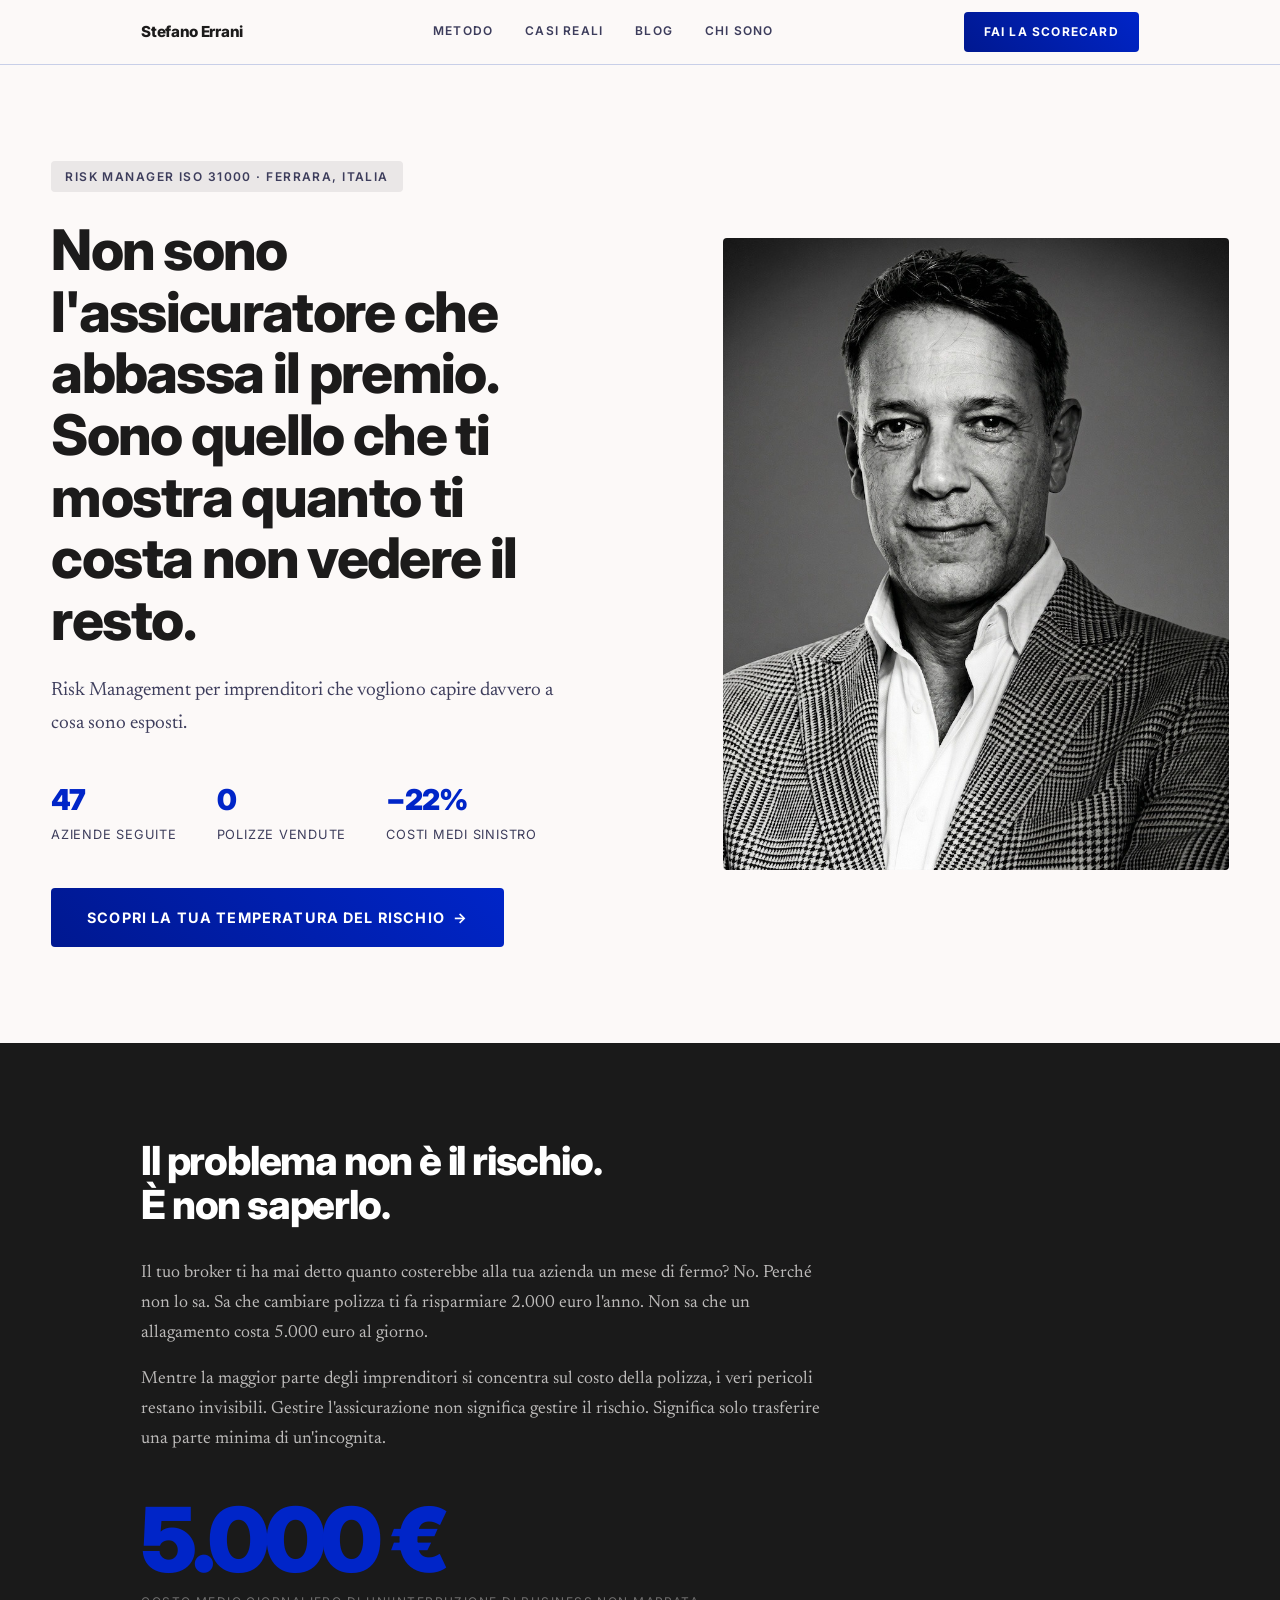
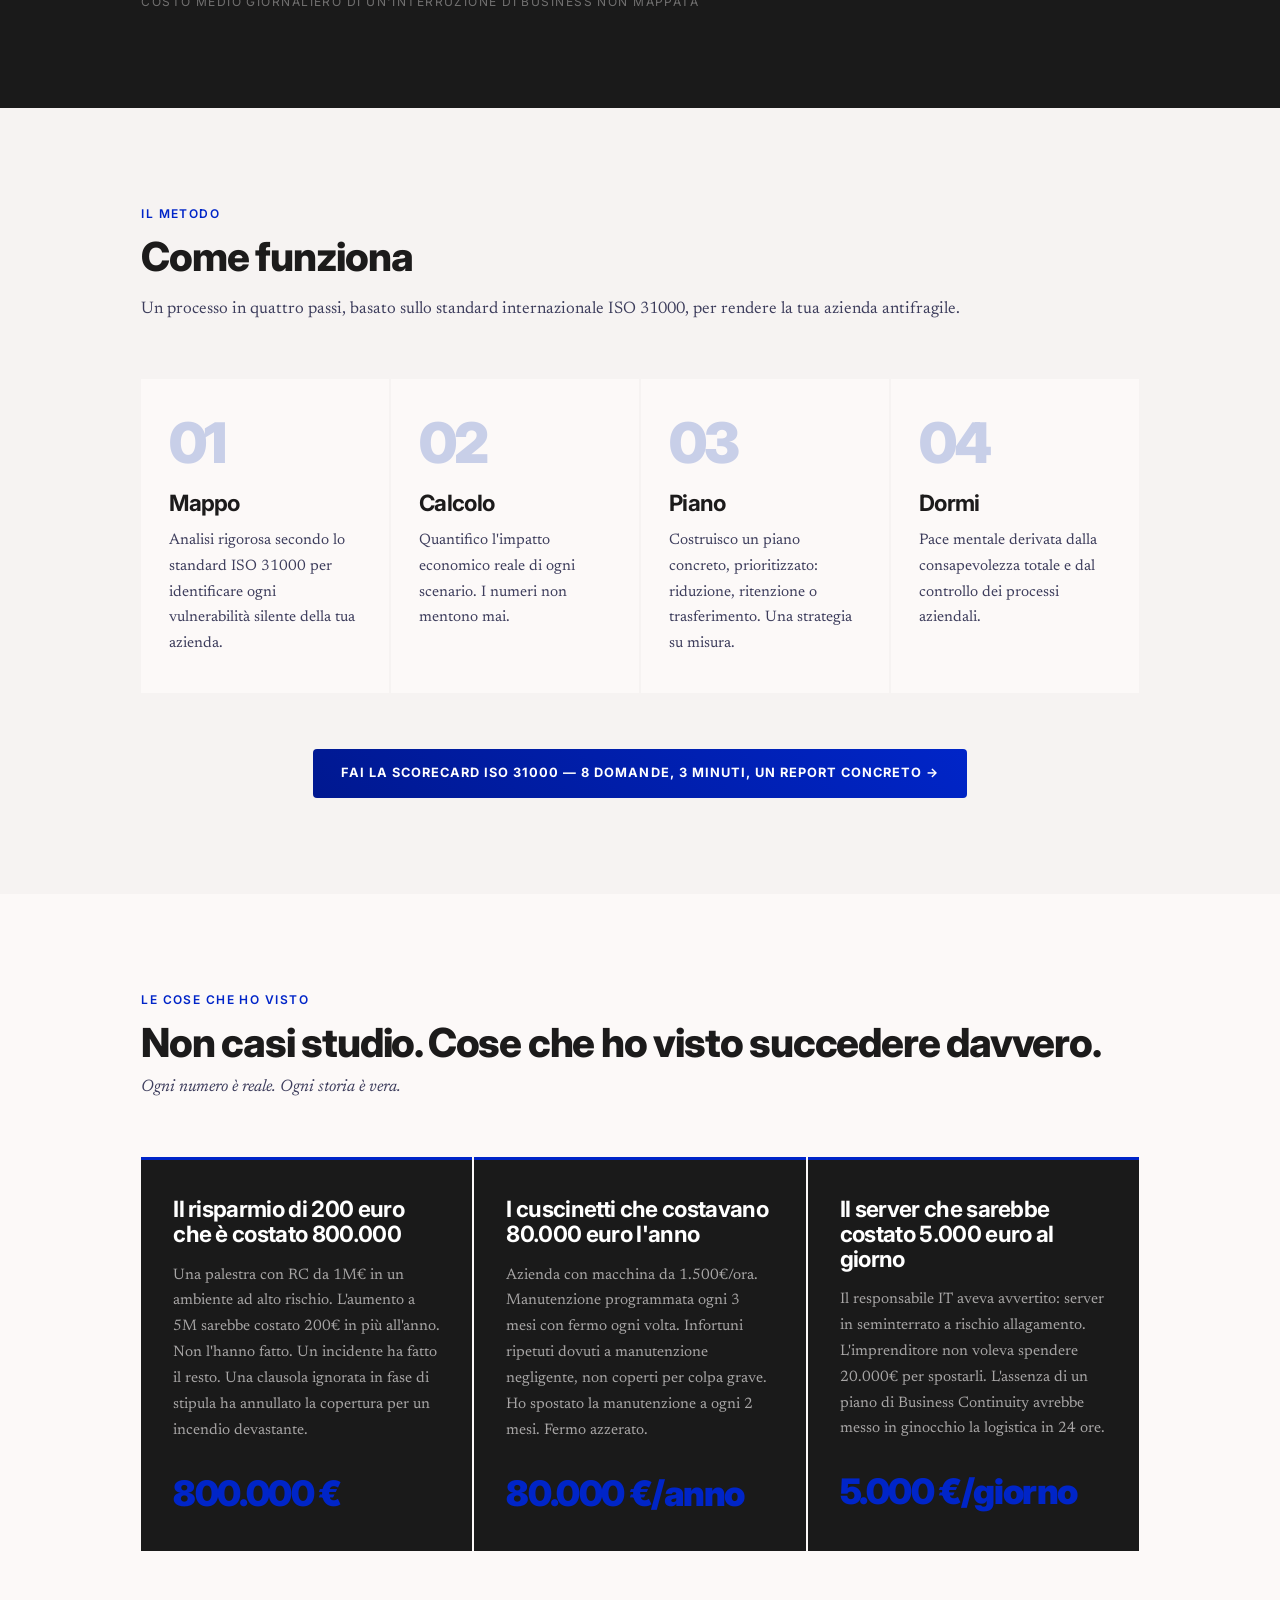
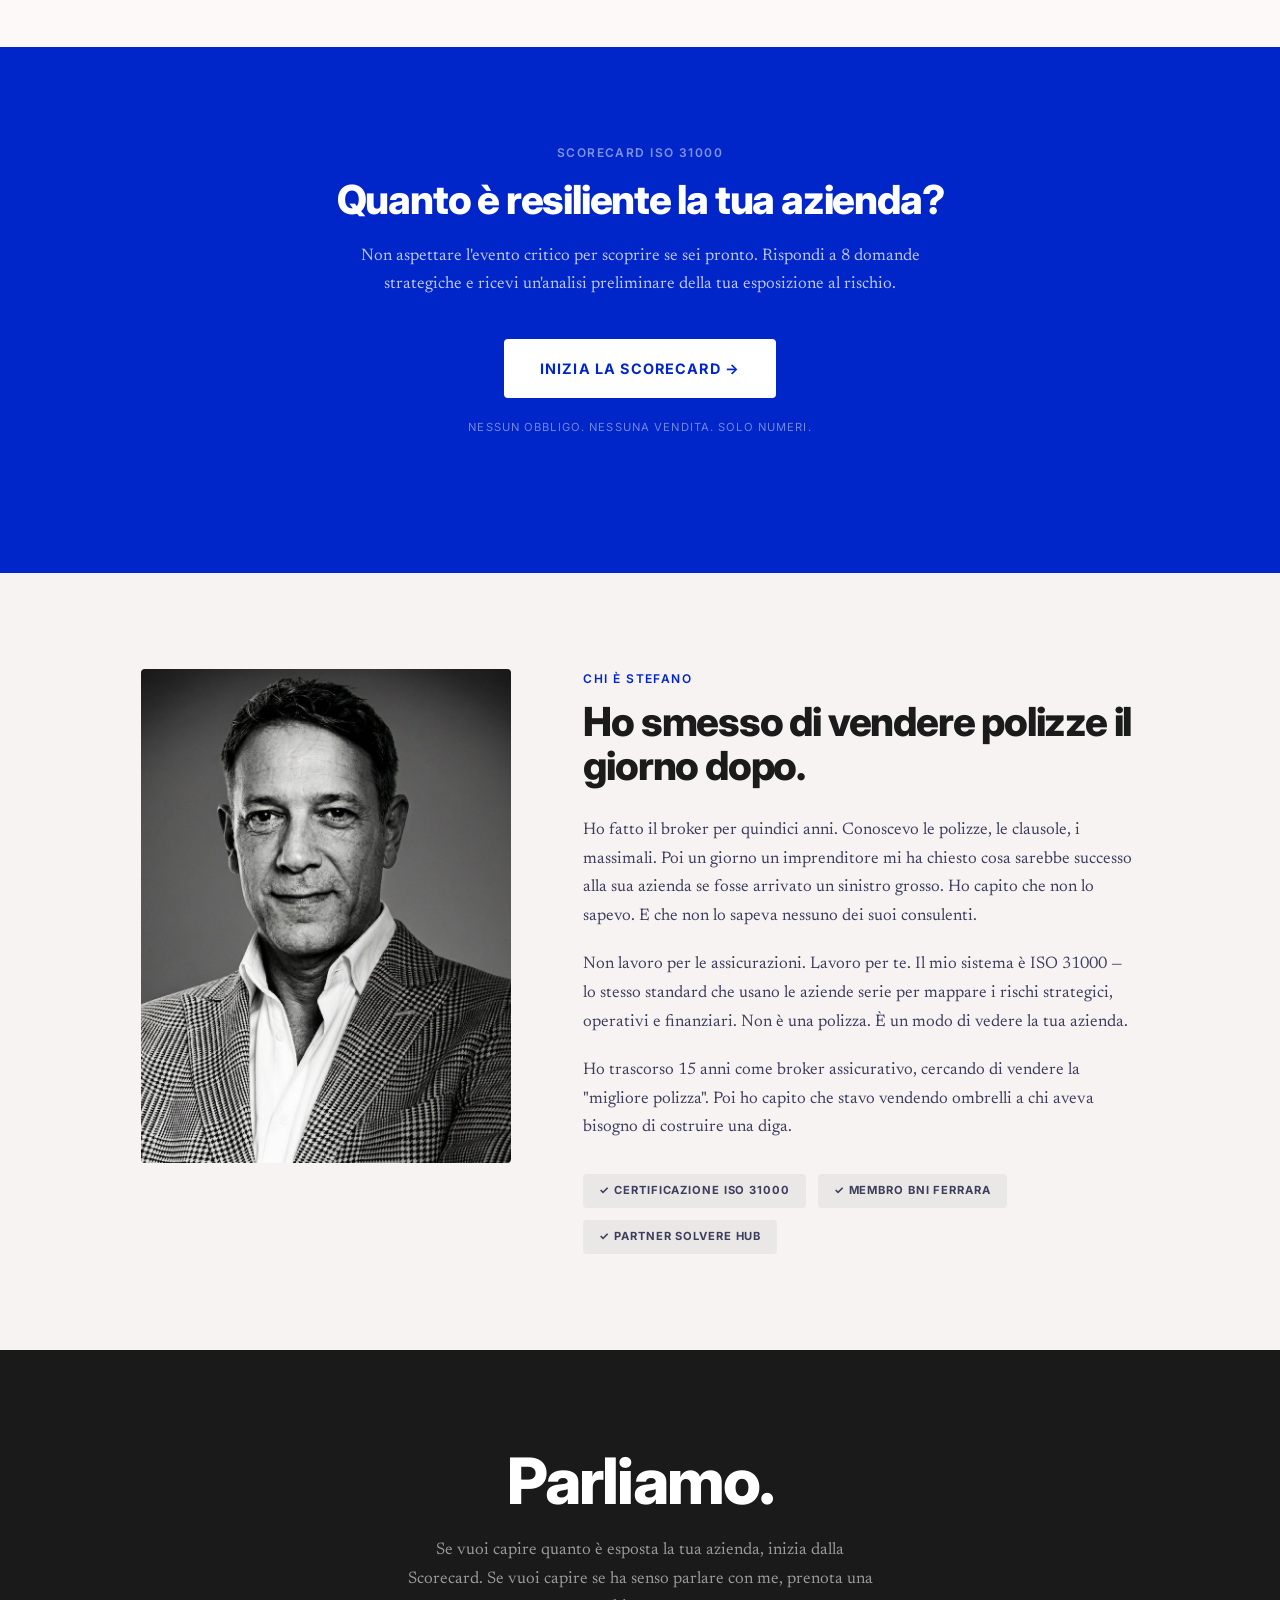
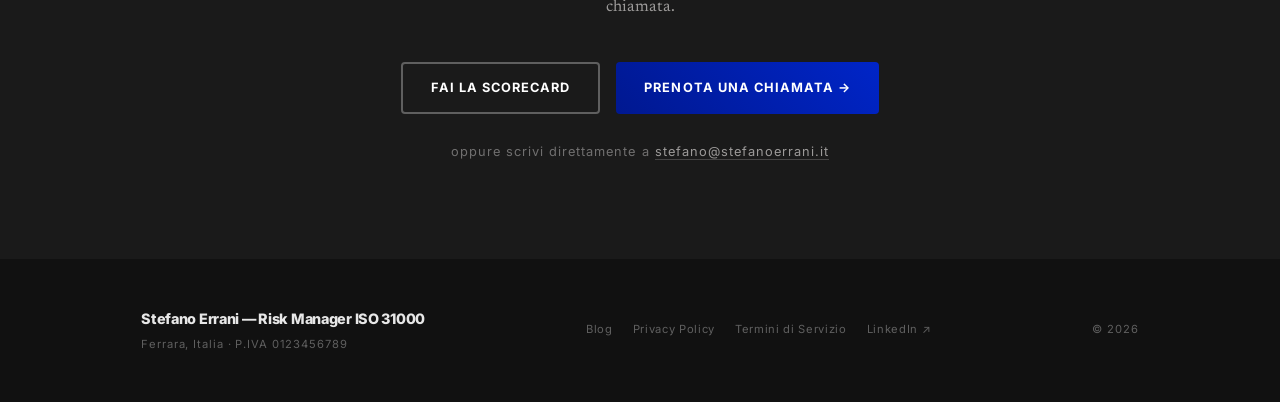
==== index.html @ ffca64fd "Initial commit" ====
<!DOCTYPE html>
<html lang="it">
<head>
  <meta charset="UTF-8">
  <meta name="viewport" content="width=device-width, initial-scale=1.0">
  <title>Stefano Errani | Risk Manager ISO 31000 — Ferrara</title>
  <meta name="description" content="Risk Management indipendente per imprenditori che vogliono capire davvero a cosa sono esposti. Metodologia ISO 31000. Ferrara, Italia.">
  <link rel="stylesheet" href="style.css">
</head>
<body>

<!-- ── NAVIGAZIONE ─────────────────────────────────── -->
<nav>
  <div class="container nav-inner">
    <a href="index.html" class="nav-logo">Stefano Errani</a>
    <ul class="nav-links">
      <li><a href="#process">Metodo</a></li>
      <li><a href="#cases">Casi Reali</a></li>
      <li><a href="blog.html">Blog</a></li>
      <li><a href="#about">Chi Sono</a></li>
    </ul>
    <a href="scorecard.html" class="nav-cta">Fai la Scorecard</a>
    <button class="hamburger" id="hamburger" aria-label="Menu">
      <span></span><span></span><span></span>
    </button>
  </div>
</nav>

<!-- ── MOBILE NAV ──────────────────────────────────── -->
<div class="mobile-nav" id="mobileNav">
  <button class="mobile-nav-close" id="navClose">✕</button>
  <a href="#process" onclick="closeMobileNav()">Metodo</a>
  <a href="#cases" onclick="closeMobileNav()">Casi Reali</a>
  <a href="blog.html">Blog</a>
  <a href="#about" onclick="closeMobileNav()">Chi Sono</a>
  <a href="scorecard.html" style="color:var(--primary-mid)">Fai la Scorecard →</a>
</div>

<!-- ── HERO ────────────────────────────────────────── -->
<section class="hero" id="home">
  <div class="container" style="display:contents;">
    <div class="hero-content" style="padding: 0 clamp(24px, 4vw, 64px);">
      <div class="label hero-tag">Risk Manager ISO 31000 · Ferrara, Italia</div>
      <h1>Non sono l'assicuratore che abbassa il premio. Sono quello che ti mostra quanto ti costa non vedere il resto.</h1>
      <p class="hero-sub">Risk Management per imprenditori che vogliono capire davvero a cosa sono esposti.</p>

      <div class="hero-numbers">
        <div class="hero-number">
          <strong>47</strong>
          <span>Aziende seguite</span>
        </div>
        <div class="hero-number">
          <strong>0</strong>
          <span>Polizze vendute</span>
        </div>
        <div class="hero-number">
          <strong>−22%</strong>
          <span>Costi medi sinistro</span>
        </div>
      </div>

      <a href="scorecard.html" class="btn btn-primary btn-large">
        Scopri la tua temperatura del rischio
        <span>→</span>
      </a>
    </div>

    <div class="hero-img" style="padding: 0 clamp(24px, 4vw, 64px);">
      <img src="img/stefano-errani.jpg" alt="Stefano Errani — Risk Manager ISO 31000" style="width:100%; border-radius:var(--radius); object-fit:cover; aspect-ratio:4/5; display:block;">
    </div>
  </div>
</section>

<!-- ── IL PROBLEMA ─────────────────────────────────── -->
<section class="problem" id="problem">
  <div class="container">
    <h2>Il problema non è il rischio.<br>È non saperlo.</h2>
    <p>Il tuo broker ti ha mai detto quanto costerebbe alla tua azienda un mese di fermo? No. Perché non lo sa. Sa che cambiare polizza ti fa risparmiare 2.000 euro l'anno. Non sa che un allagamento costa 5.000 euro al giorno.</p>
    <p style="margin-top:16px;">Mentre la maggior parte degli imprenditori si concentra sul costo della polizza, i veri pericoli restano invisibili. Gestire l'assicurazione non significa gestire il rischio. Significa solo trasferire una parte minima di un'incognita.</p>

    <div class="problem-number">5.000 €</div>
    <div class="problem-number-label">Costo medio giornaliero di un'interruzione di business non mappata</div>
  </div>
</section>

<!-- ── COME FUNZIONA ───────────────────────────────── -->
<section class="how-it-works" id="process">
  <div class="container">
    <div class="label" style="color:var(--primary-mid); margin-bottom:12px;">Il Metodo</div>
    <h2>Come funziona</h2>
    <p>Un processo in quattro passi, basato sullo standard internazionale ISO 31000, per rendere la tua azienda antifragile.</p>

    <div class="steps">
      <div class="step">
        <div class="step-number">01</div>
        <h3>Mappo</h3>
        <p>Analisi rigorosa secondo lo standard ISO 31000 per identificare ogni vulnerabilità silente della tua azienda.</p>
      </div>
      <div class="step">
        <div class="step-number">02</div>
        <h3>Calcolo</h3>
        <p>Quantifico l'impatto economico reale di ogni scenario. I numeri non mentono mai.</p>
      </div>
      <div class="step">
        <div class="step-number">03</div>
        <h3>Piano</h3>
        <p>Costruisco un piano concreto, prioritizzato: riduzione, ritenzione o trasferimento. Una strategia su misura.</p>
      </div>
      <div class="step">
        <div class="step-number">04</div>
        <h3>Dormi</h3>
        <p>Pace mentale derivata dalla consapevolezza totale e dal controllo dei processi aziendali.</p>
      </div>
    </div>

    <div style="text-align:center;">
      <a href="scorecard.html" class="btn btn-primary">
        Fai la Scorecard ISO 31000 — 8 domande, 3 minuti, un report concreto →
      </a>
    </div>
  </div>
</section>

<!-- ── CASI REALI ──────────────────────────────────── -->
<section class="cases" id="cases">
  <div class="container">
    <div class="label" style="color:var(--primary-mid); margin-bottom:12px;">Le cose che ho visto</div>
    <h2>Non casi studio. Cose che ho visto succedere davvero.</h2>
    <p class="subtitle">Ogni numero è reale. Ogni storia è vera.</p>

    <div class="cases-grid">
      <div class="case-card">
        <h3>Il risparmio di 200 euro che è costato 800.000</h3>
        <p>Una palestra con RC da 1M€ in un ambiente ad alto rischio. L'aumento a 5M sarebbe costato 200€ in più all'anno. Non l'hanno fatto. Un incidente ha fatto il resto. Una clausola ignorata in fase di stipula ha annullato la copertura per un incendio devastante.</p>
        <div class="case-number">800.000 €</div>
      </div>
      <div class="case-card">
        <h3>I cuscinetti che costavano 80.000 euro l'anno</h3>
        <p>Azienda con macchina da 1.500€/ora. Manutenzione programmata ogni 3 mesi con fermo ogni volta. Infortuni ripetuti dovuti a manutenzione negligente, non coperti per colpa grave. Ho spostato la manutenzione a ogni 2 mesi. Fermo azzerato.</p>
        <div class="case-number">80.000 €/anno</div>
      </div>
      <div class="case-card">
        <h3>Il server che sarebbe costato 5.000 euro al giorno</h3>
        <p>Il responsabile IT aveva avvertito: server in seminterrato a rischio allagamento. L'imprenditore non voleva spendere 20.000€ per spostarli. L'assenza di un piano di Business Continuity avrebbe messo in ginocchio la logistica in 24 ore.</p>
        <div class="case-number">5.000 €/giorno</div>
      </div>
    </div>
  </div>
</section>

<!-- ── SCORECARD CTA ────────────────────────────────── -->
<section class="scorecard-cta" id="scorecard">
  <div class="container">
    <div class="label" style="color:rgba(255,255,255,0.5); margin-bottom:16px;">Scorecard ISO 31000</div>
    <h2>Quanto è resiliente la tua azienda?</h2>
    <p>Non aspettare l'evento critico per scoprire se sei pronto. Rispondi a 8 domande strategiche e ricevi un'analisi preliminare della tua esposizione al rischio.</p>
    <a href="scorecard.html" class="btn btn-white btn-large">Inizia la Scorecard →</a>
    <p class="fine-print">Nessun obbligo. Nessuna vendita. Solo numeri.</p>
  </div>
</section>

<!-- ── CHI È STEFANO ────────────────────────────────── -->
<section class="about" id="about">
  <div class="container">
    <div class="about-grid">
      <div class="about-img">
        <img src="img/stefano-errani.jpg" alt="Stefano Errani" style="width:100%; border-radius:var(--radius); object-fit:cover; aspect-ratio:3/4; display:block;">
      </div>
      <div class="about-text">
        <div class="label" style="color:var(--primary-mid); margin-bottom:12px;">Chi è Stefano</div>
        <h2>Ho smesso di vendere polizze il giorno dopo.</h2>
        <p>Ho fatto il broker per quindici anni. Conoscevo le polizze, le clausole, i massimali. Poi un giorno un imprenditore mi ha chiesto cosa sarebbe successo alla sua azienda se fosse arrivato un sinistro grosso. Ho capito che non lo sapevo. E che non lo sapeva nessuno dei suoi consulenti.</p>
        <p>Non lavoro per le assicurazioni. Lavoro per te. Il mio sistema è ISO 31000 — lo stesso standard che usano le aziende serie per mappare i rischi strategici, operativi e finanziari. Non è una polizza. È un modo di vedere la tua azienda.</p>
        <p>Ho trascorso 15 anni come broker assicurativo, cercando di vendere la "migliore polizza". Poi ho capito che stavo vendendo ombrelli a chi aveva bisogno di costruire una diga.</p>
        <div class="credenziali">
          <span class="credenziale">✓ Certificazione ISO 31000</span>
          <span class="credenziale">✓ Membro BNI Ferrara</span>
          <span class="credenziale">✓ Partner Solvere Hub</span>
        </div>
      </div>
    </div>
  </div>
</section>

<!-- ── PARLIAMO ─────────────────────────────────────── -->
<section class="cta-finale" id="contact">
  <div class="container">
    <h2>Parliamo.</h2>
    <p>Se vuoi capire quanto è esposta la tua azienda, inizia dalla Scorecard. Se vuoi capire se ha senso parlare con me, prenota una chiamata.</p>
    <div class="cta-btn-row">
      <a href="scorecard.html" class="btn btn-outline" style="color:#fff; border-color:rgba(255,255,255,0.3);">Fai la Scorecard</a>
      <a href="mailto:stefano@stefanoerrani.it" class="btn btn-primary">Prenota una chiamata →</a>
    </div>
    <div class="cta-email">
      oppure scrivi direttamente a <a href="mailto:stefano@stefanoerrani.it">stefano@stefanoerrani.it</a>
    </div>
  </div>
</section>

<!-- ── FOOTER ───────────────────────────────────────── -->
<footer>
  <div class="container">
    <div class="footer-inner">
      <div>
        <div class="logo">Stefano Errani — Risk Manager ISO 31000</div>
        <div class="meta" style="margin-top:6px;">Ferrara, Italia · P.IVA 0123456789</div>
      </div>
      <ul class="footer-links">
        <li><a href="blog.html">Blog</a></li>
        <li><a href="#privacy">Privacy Policy</a></li>
        <li><a href="#termini">Termini di Servizio</a></li>
        <li><a href="https://linkedin.com/in/stefanoerrani" target="_blank" rel="noopener">LinkedIn ↗</a></li>
      </ul>
      <div class="meta">© 2026</div>
    </div>
  </div>
</footer>

<script src="main.js"></script>
</body>
</html>
---- style.css ----
/* ═══════════════════════════════════════════════
   STEFANO ERRANI — Design System: The Stoic Architect
   ═══════════════════════════════════════════════ */

@import url('https://fonts.googleapis.com/css2?family=Inter:wght@400;500;600;700;800;900&family=Newsreader:ital,wght@0,400;0,500;1,400;1,500&display=swap');

/* ─── Reset & Base ─────────────────────────────── */
*, *::before, *::after { box-sizing: border-box; margin: 0; padding: 0; }

:root {
  --primary:        #001890;
  --primary-mid:    #0025C8;
  --surface:        #fcf9f8;
  --surface-low:    #f6f3f2;
  --surface-high:   #eae7e7;
  --inverse:        #1A1A1A;
  --on-inverse:     #f3f0ef;
  --on-surface:     #1c1b1b;
  --on-surface-var: #3d3d5c;
  --outline-var:    #c8cfe8;
  --error:          #0025C8;
  --blue-accent:    #0025C8;

  --font-head: 'Inter', sans-serif;
  --font-body: 'Newsreader', Georgia, serif;
  --font-label:'Inter', sans-serif;

  --radius: 4px;
  --section-pad-d: 96px;
  --section-pad-m: 56px;
  --container: 1100px;
}

html { scroll-behavior: smooth; font-size: 16px; }

body {
  font-family: var(--font-body);
  background: var(--surface);
  color: var(--on-surface);
  line-height: 1.6;
  -webkit-font-smoothing: antialiased;
}

/* ─── Typography ────────────────────────────────── */
h1, h2, h3, h4, h5 {
  font-family: var(--font-head);
  font-weight: 800;
  letter-spacing: -0.03em;
  line-height: 1.1;
  color: var(--on-surface);
}
h1 { font-size: clamp(2rem, 5vw, 3.5rem); }
h2 { font-size: clamp(1.5rem, 3.5vw, 2.5rem); }
h3 { font-size: clamp(1.1rem, 2vw, 1.4rem); font-weight: 700; }

p { font-size: clamp(0.9rem, 1.5vw, 1.05rem); line-height: 1.7; }

.label {
  font-family: var(--font-label);
  font-size: 0.75rem;
  font-weight: 600;
  letter-spacing: 0.12em;
  text-transform: uppercase;
}

/* ─── Layout ────────────────────────────────────── */
.container {
  max-width: var(--container);
  margin: 0 auto;
  padding: 0 clamp(24px, 4vw, 64px);
}

section { padding: var(--section-pad-d) 0; }

/* ─── Navigation ────────────────────────────────── */
nav {
  position: sticky;
  top: 0;
  z-index: 100;
  background: rgba(252,249,248,0.92);
  backdrop-filter: blur(12px);
  -webkit-backdrop-filter: blur(12px);
  border-bottom: 1px solid var(--outline-var);
}

nav .nav-inner {
  display: flex;
  align-items: center;
  justify-content: space-between;
  height: 64px;
  gap: 32px;
}

.nav-logo {
  font-family: var(--font-head);
  font-weight: 800;
  font-size: 0.95rem;
  letter-spacing: -0.02em;
  color: var(--on-surface);
  text-decoration: none;
  white-space: nowrap;
}

.nav-links {
  display: flex;
  gap: 32px;
  list-style: none;
}

.nav-links a {
  font-family: var(--font-label);
  font-size: 0.75rem;
  font-weight: 600;
  letter-spacing: 0.1em;
  text-transform: uppercase;
  color: var(--on-surface-var);
  text-decoration: none;
  transition: color 0.2s;
}

.nav-links a:hover { color: var(--primary-mid); }

.nav-cta {
  font-family: var(--font-label);
  font-size: 0.75rem;
  font-weight: 700;
  letter-spacing: 0.1em;
  text-transform: uppercase;
  color: #fff;
  background: linear-gradient(45deg, var(--primary), var(--primary-mid));
  padding: 10px 20px;
  border-radius: var(--radius);
  text-decoration: none;
  white-space: nowrap;
  transition: opacity 0.2s;
}

.nav-cta:hover { opacity: 0.88; }

.hamburger {
  display: none;
  flex-direction: column;
  gap: 5px;
  background: none;
  border: none;
  cursor: pointer;
  padding: 4px;
}

.hamburger span {
  display: block;
  width: 24px;
  height: 2px;
  background: var(--on-surface);
  transition: 0.3s;
}

/* ─── Buttons ───────────────────────────────────── */
.btn {
  display: inline-flex;
  align-items: center;
  gap: 8px;
  font-family: var(--font-label);
  font-size: 0.8rem;
  font-weight: 700;
  letter-spacing: 0.08em;
  text-transform: uppercase;
  text-decoration: none;
  padding: 14px 28px;
  border-radius: var(--radius);
  border: none;
  cursor: pointer;
  transition: opacity 0.2s, transform 0.15s;
}

.btn:hover { opacity: 0.88; transform: translateY(-1px); }
.btn:active { transform: translateY(0); }

.btn-primary {
  background: linear-gradient(45deg, var(--primary), var(--primary-mid));
  color: #fff;
}

.btn-secondary {
  background: var(--inverse);
  color: var(--on-inverse);
}

.btn-outline {
  background: transparent;
  color: var(--primary-mid);
  border: 2px solid var(--primary-mid);
}

.btn-white {
  background: #fff;
  color: var(--primary-mid);
}

.btn-large {
  font-size: 0.9rem;
  padding: 18px 36px;
}

/* ─── Hero ──────────────────────────────────────── */
.hero {
  min-height: 100vh;
  display: grid;
  grid-template-columns: 1fr 1fr;
  align-items: center;
  gap: 64px;
  padding: 96px 0;
  background: var(--surface);
}

.hero-tag {
  display: inline-block;
  background: var(--surface-high);
  color: var(--on-surface-var);
  border-radius: var(--radius);
  padding: 6px 14px;
  margin-bottom: 28px;
}

.hero h1 { margin-bottom: 24px; }

.hero-sub {
  font-size: clamp(1rem, 1.8vw, 1.2rem);
  color: var(--on-surface-var);
  margin-bottom: 36px;
  font-family: var(--font-body);
}

.hero-numbers {
  display: flex;
  gap: 40px;
  margin-bottom: 40px;
  flex-wrap: wrap;
}

.hero-number strong {
  display: block;
  font-family: var(--font-head);
  font-weight: 900;
  font-size: 1.8rem;
  letter-spacing: -0.04em;
  color: var(--primary-mid);
}

.hero-number span {
  font-size: 0.8rem;
  font-family: var(--font-label);
  color: var(--on-surface-var);
  text-transform: uppercase;
  letter-spacing: 0.06em;
}

.hero-img {
  position: relative;
}

.hero-img img {
  width: 100%;
  border-radius: var(--radius);
  object-fit: cover;
  aspect-ratio: 4/5;
  display: block;
}

.hero-img-placeholder {
  width: 100%;
  aspect-ratio: 4/5;
  border-radius: var(--radius);
  background: linear-gradient(135deg, #1a1a1a 0%, #0d1a3d 50%, #1a1a1a 100%);
  display: flex;
  flex-direction: column;
  align-items: center;
  justify-content: center;
  gap: 16px;
}

.hero-img-placeholder .initials {
  font-family: var(--font-head);
  font-weight: 900;
  font-size: 5rem;
  color: rgba(255,255,255,0.08);
  letter-spacing: -0.05em;
}

.hero-img-placeholder p {
  color: rgba(255,255,255,0.4);
  font-family: var(--font-label);
  font-size: 0.7rem;
  letter-spacing: 0.2em;
  text-transform: uppercase;
  text-align: center;
}

/* ─── Problem Section ───────────────────────────── */
.problem {
  background: var(--inverse);
  color: var(--on-inverse);
  margin: 0;
  padding: var(--section-pad-d) 0;
}

.problem h2 { color: #fff; margin-bottom: 32px; }
.problem p { color: rgba(243,240,239,0.75); font-size: 1.1rem; max-width: 680px; }

.problem-number {
  font-family: var(--font-head);
  font-weight: 900;
  font-size: clamp(3.5rem, 7vw, 6rem);
  color: var(--primary-mid);
  letter-spacing: -0.05em;
  margin: 40px 0 8px;
  line-height: 1;
}

.problem-number-label {
  font-family: var(--font-label);
  font-size: 0.75rem;
  letter-spacing: 0.12em;
  text-transform: uppercase;
  color: rgba(243,240,239,0.4);
}

/* ─── How It Works ──────────────────────────────── */
.how-it-works { background: var(--surface-low); }
.how-it-works h2 { margin-bottom: 16px; }
.how-it-works > .container > p { color: var(--on-surface-var); margin-bottom: 56px; }

.steps {
  display: grid;
  grid-template-columns: repeat(4, 1fr);
  gap: 2px;
  margin-bottom: 56px;
}

.step {
  background: var(--surface);
  padding: 36px 28px;
  position: relative;
}

.step-number {
  font-family: var(--font-head);
  font-weight: 900;
  font-size: 3.5rem;
  color: var(--outline-var);
  letter-spacing: -0.06em;
  line-height: 1;
  margin-bottom: 20px;
}

.step h3 { margin-bottom: 12px; }
.step p { font-size: 0.95rem; color: var(--on-surface-var); }

/* ─── Cases ─────────────────────────────────────── */
.cases { background: var(--surface); }
.cases h2 { margin-bottom: 8px; }
.cases > .container > .subtitle { color: var(--on-surface-var); margin-bottom: 56px; font-style: italic; }

.cases-grid {
  display: grid;
  grid-template-columns: repeat(3, 1fr);
  gap: 2px;
}

.case-card {
  background: var(--inverse);
  padding: 40px 32px;
  position: relative;
}

.case-card::before {
  content: '';
  position: absolute;
  top: 0; left: 0; right: 0;
  height: 3px;
  background: var(--primary-mid);
}

.case-card h3 { color: #fff; margin-bottom: 16px; }
.case-card p { color: rgba(243,240,239,0.65); font-size: 0.95rem; margin-bottom: 32px; }

.case-number {
  font-family: var(--font-head);
  font-weight: 900;
  font-size: 2.2rem;
  color: var(--primary-mid);
  letter-spacing: -0.04em;
  line-height: 1;
}

/* ─── Scorecard CTA ─────────────────────────────── */
.scorecard-cta {
  background: var(--primary-mid);
  padding: var(--section-pad-d) 0;
  text-align: center;
}

.scorecard-cta h2 { color: #fff; margin-bottom: 20px; }
.scorecard-cta p { color: rgba(255,255,255,0.75); max-width: 560px; margin: 0 auto 40px; font-size: 1.05rem; }
.scorecard-cta .fine-print {
  margin-top: 20px;
  font-family: var(--font-label);
  font-size: 0.7rem;
  color: rgba(255,255,255,0.45);
  letter-spacing: 0.1em;
  text-transform: uppercase;
}

/* ─── About ──────────────────────────────────────── */
.about { background: var(--surface-low); }

.about-grid {
  display: grid;
  grid-template-columns: 2fr 3fr;
  gap: 72px;
  align-items: start;
}

.about-img {
  position: relative;
}

.about-img img {
  width: 100%;
  border-radius: var(--radius);
  object-fit: cover;
  aspect-ratio: 3/4;
}

.about-img-placeholder {
  width: 100%;
  aspect-ratio: 3/4;
  border-radius: var(--radius);
  background: linear-gradient(160deg, var(--inverse) 0%, #091540 100%);
  display: flex;
  align-items: center;
  justify-content: center;
}

.about-img-placeholder .initials {
  font-family: var(--font-head);
  font-weight: 900;
  font-size: 6rem;
  color: rgba(255,255,255,0.07);
}

.about h2 { margin-bottom: 28px; }
.about p { color: var(--on-surface-var); margin-bottom: 20px; }

.credenziali {
  display: flex;
  flex-wrap: wrap;
  gap: 12px;
  margin-top: 32px;
}

.credenziale {
  background: var(--surface-high);
  border-radius: var(--radius);
  padding: 8px 16px;
  font-family: var(--font-label);
  font-size: 0.7rem;
  color: var(--on-surface-var);
  letter-spacing: 0.08em;
  text-transform: uppercase;
  font-weight: 700;
}

/* ─── CTA Finale ─────────────────────────────────── */
.cta-finale {
  background: var(--inverse);
  padding: var(--section-pad-d) 0;
  text-align: center;
}

.cta-finale h2 { color: #fff; font-size: clamp(2.5rem, 5vw, 4rem); margin-bottom: 20px; }
.cta-finale p { color: rgba(243,240,239,0.6); margin: 0 auto 40px; max-width: 480px; }

.cta-btn-row {
  display: flex;
  gap: 16px;
  justify-content: center;
  flex-wrap: wrap;
}

.cta-email {
  margin-top: 28px;
  font-family: var(--font-label);
  font-size: 0.8rem;
  color: rgba(243,240,239,0.4);
  letter-spacing: 0.08em;
}

.cta-email a {
  color: rgba(243,240,239,0.6);
  text-decoration: none;
  border-bottom: 1px solid rgba(243,240,239,0.2);
}

/* ─── Footer ─────────────────────────────────────── */
footer {
  background: #111;
  padding: 48px 0;
}

.footer-inner {
  display: flex;
  align-items: center;
  justify-content: space-between;
  flex-wrap: wrap;
  gap: 20px;
}

footer .logo {
  font-family: var(--font-head);
  font-weight: 800;
  font-size: 0.9rem;
  color: rgba(255,255,255,0.9);
  letter-spacing: -0.02em;
}

footer .meta {
  font-family: var(--font-label);
  font-size: 0.7rem;
  color: rgba(255,255,255,0.33);
  letter-spacing: 0.08em;
}

footer .footer-links {
  display: flex;
  gap: 20px;
  list-style: none;
}

footer .footer-links a {
  font-family: var(--font-label);
  font-size: 0.7rem;
  color: rgba(255,255,255,0.33);
  text-decoration: none;
  letter-spacing: 0.06em;
  transition: color 0.2s;
}

footer .footer-links a:hover { color: rgba(255,255,255,0.7); }

/* ─── Blog ───────────────────────────────────────── */
.blog-hero {
  background: var(--inverse);
  padding: 80px 0 64px;
  text-align: center;
}

.blog-hero h1 { color: #fff; margin-bottom: 12px; }
.blog-hero p { color: rgba(243,240,239,0.55); font-family: var(--font-label); font-size: 0.75rem; letter-spacing: 0.12em; text-transform: uppercase; }

.blog-grid {
  display: grid;
  grid-template-columns: repeat(2, 1fr);
  gap: 2px;
  margin: 64px 0;
}

.blog-card {
  background: var(--surface);
  padding: 40px 36px;
  text-decoration: none;
  color: inherit;
  display: block;
  transition: background 0.2s;
  border: none;
}

.blog-card:hover { background: var(--surface-low); }

.blog-card-tag {
  font-family: var(--font-label);
  font-size: 0.7rem;
  color: var(--primary-mid);
  font-weight: 700;
  letter-spacing: 0.1em;
  text-transform: uppercase;
  margin-bottom: 14px;
}

.blog-card h2 {
  font-size: 1.4rem;
  margin-bottom: 12px;
  line-height: 1.2;
}

.blog-card p { color: var(--on-surface-var); font-size: 0.95rem; margin-bottom: 24px; }

.blog-card-meta {
  font-family: var(--font-label);
  font-size: 0.7rem;
  color: rgba(28,27,27,0.4);
  letter-spacing: 0.08em;
  text-transform: uppercase;
}

.blog-card-featured {
  grid-column: 1 / -1;
  background: var(--inverse);
  padding: 56px 48px;
}

.blog-card-featured:hover { background: #222; }
.blog-card-featured .blog-card-tag { color: var(--primary-mid); }
.blog-card-featured h2 { color: #fff; font-size: 2rem; }
.blog-card-featured p { color: rgba(243,240,239,0.6); }
.blog-card-featured .blog-card-meta { color: rgba(243,240,239,0.3); }

/* ─── Newsletter ─────────────────────────────────── */
.newsletter {
  background: var(--surface-low);
  padding: 64px 0;
  text-align: center;
}

.newsletter h2 { margin-bottom: 12px; }
.newsletter p { color: var(--on-surface-var); max-width: 480px; margin: 0 auto 32px; }

.newsletter-form {
  display: flex;
  gap: 12px;
  justify-content: center;
  flex-wrap: wrap;
}

.newsletter-form input {
  font-family: var(--font-body);
  font-size: 0.95rem;
  padding: 14px 20px;
  border: none;
  background: var(--surface-high);
  color: var(--on-surface);
  border-radius: var(--radius);
  min-width: 280px;
  outline: none;
  transition: box-shadow 0.2s;
}

.newsletter-form input:focus {
  box-shadow: 0 0 0 2px var(--primary-mid);
}

/* ─── Article ────────────────────────────────────── */
.article-header {
  background: var(--inverse);
  padding: 80px 0 64px;
}

.article-header .breadcrumb {
  font-family: var(--font-label);
  font-size: 0.7rem;
  color: rgba(243,240,239,0.4);
  letter-spacing: 0.08em;
  text-transform: uppercase;
  margin-bottom: 20px;
}

.article-header .breadcrumb a {
  color: rgba(243,240,239,0.4);
  text-decoration: none;
}

.article-header .breadcrumb a:hover { color: rgba(243,240,239,0.7); }

.article-header h1 { color: #fff; max-width: 820px; }

.article-header .article-meta {
  margin-top: 20px;
  font-family: var(--font-label);
  font-size: 0.7rem;
  color: rgba(243,240,239,0.35);
  letter-spacing: 0.1em;
  text-transform: uppercase;
}

.article-body {
  max-width: 720px;
  margin: 72px auto;
  padding: 0 clamp(24px, 4vw, 40px);
}

.article-body h2 {
  font-size: 1.8rem;
  margin: 48px 0 20px;
}

.article-body h3 {
  font-size: 1.2rem;
  margin: 32px 0 14px;
}

.article-body p {
  font-size: 1.05rem;
  color: var(--on-surface-var);
  margin-bottom: 20px;
}

.article-body blockquote {
  border-left: 3px solid var(--primary-mid);
  padding: 16px 24px;
  margin: 32px 0;
  background: var(--surface-low);
}

.article-body blockquote p {
  font-style: italic;
  font-size: 1.15rem;
  color: var(--on-surface);
  margin: 0;
}

.article-number {
  font-family: var(--font-head);
  font-weight: 900;
  font-size: 4rem;
  color: var(--primary-mid);
  letter-spacing: -0.05em;
  line-height: 1;
  margin: 40px 0 8px;
}

.article-cta {
  background: var(--inverse);
  padding: 56px;
  text-align: center;
  margin: 64px 0;
  border-radius: var(--radius);
}

.article-cta h2 { color: #fff; font-size: 1.8rem; margin-bottom: 16px; }
.article-cta p { color: rgba(243,240,239,0.6); margin-bottom: 28px; }

/* ─── Scorecard ──────────────────────────────────── */
.scorecard-page {
  min-height: 100vh;
  display: grid;
  grid-template-rows: auto 1fr auto;
  background: var(--surface);
}

.scorecard-header {
  background: var(--inverse);
  padding: 40px 0 32px;
}

.scorecard-header h1 {
  color: #fff;
  font-size: 1.2rem;
  font-weight: 700;
  margin-bottom: 6px;
}

.scorecard-header p {
  color: rgba(243,240,239,0.4);
  font-family: var(--font-label);
  font-size: 0.7rem;
  letter-spacing: 0.1em;
  text-transform: uppercase;
}

.progress-bar {
  height: 3px;
  background: rgba(255,255,255,0.1);
  width: 100%;
  margin-top: 24px;
}

.progress-fill {
  height: 100%;
  background: var(--primary-mid);
  transition: width 0.5s ease;
}

.scorecard-question {
  padding: 64px 0;
  max-width: 720px;
  margin: 0 auto;
  width: 100%;
  padding-left: clamp(24px, 4vw, 40px);
  padding-right: clamp(24px, 4vw, 40px);
}

.q-number {
  font-family: var(--font-label);
  font-size: 0.7rem;
  color: var(--primary-mid);
  letter-spacing: 0.12em;
  text-transform: uppercase;
  font-weight: 700;
  margin-bottom: 16px;
}

.scorecard-question h2 { margin-bottom: 12px; }
.scorecard-question .q-why { color: var(--on-surface-var); margin-bottom: 40px; }

.options {
  display: flex;
  flex-direction: column;
  gap: 12px;
  margin-bottom: 40px;
}

.option {
  display: flex;
  align-items: flex-start;
  gap: 14px;
  padding: 20px 24px;
  background: var(--surface-low);
  border-radius: var(--radius);
  cursor: pointer;
  transition: background 0.15s, box-shadow 0.15s;
  border: 2px solid transparent;
}

.option:hover { background: var(--surface-high); }
.option.selected {
  border-color: var(--primary-mid);
  background: #fff;
}

.option-letter {
  font-family: var(--font-head);
  font-weight: 800;
  font-size: 0.75rem;
  color: var(--on-surface-var);
  background: var(--surface-high);
  width: 28px;
  height: 28px;
  border-radius: 2px;
  display: flex;
  align-items: center;
  justify-content: center;
  flex-shrink: 0;
}

.option.selected .option-letter {
  background: var(--primary-mid);
  color: #fff;
}

.option-text {
  font-size: 0.95rem;
  line-height: 1.5;
  color: var(--on-surface);
}

.q-insight {
  background: var(--surface-low);
  border-left: 3px solid var(--primary-mid);
  padding: 16px 20px;
  margin-bottom: 40px;
}

.q-insight p {
  font-size: 0.9rem;
  color: var(--on-surface-var);
  font-style: italic;
}

.nav-btns {
  display: flex;
  gap: 12px;
  align-items: center;
}

/* ─── Risultati ──────────────────────────────────── */
.results-page { background: var(--surface); }

.results-header {
  background: var(--inverse);
  padding: 72px 0;
}

.results-header .tag {
  display: inline-block;
  background: var(--primary-mid);
  color: #fff;
  border-radius: var(--radius);
  padding: 4px 12px;
  font-family: var(--font-label);
  font-size: 0.7rem;
  letter-spacing: 0.1em;
  text-transform: uppercase;
  margin-bottom: 20px;
}

.results-header h1 { color: #fff; max-width: 680px; margin-bottom: 16px; }
.results-header p { color: rgba(243,240,239,0.55); max-width: 560px; }

.risk-score-section {
  background: var(--surface-low);
  padding: 64px 0;
}

.score-grid {
  display: grid;
  grid-template-columns: 1fr 2fr;
  gap: 64px;
  align-items: start;
}

.score-box {
  background: var(--inverse);
  padding: 48px 36px;
  text-align: center;
  border-radius: var(--radius);
}

.score-label {
  font-family: var(--font-label);
  font-size: 0.7rem;
  color: rgba(243,240,239,0.4);
  letter-spacing: 0.12em;
  text-transform: uppercase;
  margin-bottom: 12px;
}

.score-number {
  font-family: var(--font-head);
  font-weight: 900;
  font-size: 5rem;
  color: var(--primary-mid);
  letter-spacing: -0.06em;
  line-height: 1;
}

.score-total { font-size: 1.5rem; color: rgba(243,240,239,0.3); }

.score-name {
  font-family: var(--font-label);
  font-size: 0.8rem;
  color: rgba(243,240,239,0.6);
  letter-spacing: 0.1em;
  text-transform: uppercase;
  margin-top: 12px;
}

.risk-areas { padding: 64px 0; }
.risk-areas h2 { margin-bottom: 40px; }

.risk-area {
  display: grid;
  grid-template-columns: 200px 1fr auto;
  gap: 24px;
  align-items: center;
  padding: 24px 0;
  border-bottom: 1px solid var(--outline-var);
}

.risk-area-name {
  font-family: var(--font-label);
  font-size: 0.75rem;
  font-weight: 700;
  letter-spacing: 0.08em;
  text-transform: uppercase;
}

.risk-bar-wrap {
  height: 4px;
  background: var(--surface-high);
  border-radius: 2px;
  overflow: hidden;
}

.risk-bar {
  height: 100%;
  background: var(--primary-mid);
  border-radius: 2px;
}

.risk-bar.medium { background: #c47a00; }
.risk-bar.low { background: #2d7a3a; }

.risk-pct {
  font-family: var(--font-head);
  font-weight: 700;
  font-size: 0.9rem;
  min-width: 44px;
  text-align: right;
}

/* ─── Login ──────────────────────────────────────── */
.login-page {
  min-height: 100vh;
  display: grid;
  grid-template-columns: 1fr 1fr;
}

.login-left {
  background: var(--inverse);
  padding: 72px clamp(40px, 6vw, 80px);
  display: flex;
  flex-direction: column;
  justify-content: space-between;
}

.login-quote {
  margin-top: auto;
  margin-bottom: 40px;
}

.login-quote blockquote {
  font-size: 1.6rem;
  font-weight: 800;
  font-family: var(--font-head);
  color: #fff;
  line-height: 1.2;
  letter-spacing: -0.03em;
  margin-bottom: 16px;
}

.login-quote cite {
  font-family: var(--font-label);
  font-size: 0.7rem;
  color: rgba(243,240,239,0.35);
  letter-spacing: 0.1em;
  text-transform: uppercase;
}

.login-right {
  background: var(--surface);
  padding: 72px clamp(40px, 6vw, 80px);
  display: flex;
  flex-direction: column;
  justify-content: center;
}

.login-right h1 { font-size: 1.8rem; margin-bottom: 8px; }
.login-right .sub { color: var(--on-surface-var); margin-bottom: 40px; font-size: 0.95rem; }

.form-group { margin-bottom: 20px; }

.form-group label {
  display: block;
  font-family: var(--font-label);
  font-size: 0.7rem;
  font-weight: 700;
  letter-spacing: 0.1em;
  text-transform: uppercase;
  color: var(--on-surface-var);
  margin-bottom: 8px;
}

.form-group input {
  width: 100%;
  padding: 14px 18px;
  background: var(--surface-high);
  border: none;
  border-bottom: 2px solid transparent;
  border-radius: var(--radius);
  font-family: var(--font-body);
  font-size: 0.95rem;
  color: var(--on-surface);
  outline: none;
  transition: border-color 0.2s;
}

.form-group input:focus { border-bottom-color: var(--primary-mid); }

.form-links {
  display: flex;
  gap: 20px;
  justify-content: center;
  margin-top: 20px;
}

.form-links a {
  font-family: var(--font-label);
  font-size: 0.7rem;
  color: var(--on-surface-var);
  text-decoration: none;
  letter-spacing: 0.06em;
}

.form-links a:hover { color: var(--primary-mid); }

/* ─── Responsive ─────────────────────────────────── */
@media (max-width: 1024px) {
  .hero { grid-template-columns: 1fr; min-height: auto; padding: 64px 0; }
  .hero-img { order: -1; max-width: 400px; margin: 0 auto; }
  .cases-grid { grid-template-columns: 1fr; }
  .about-grid { grid-template-columns: 1fr; }
  .about-img { max-width: 300px; }
  .login-page { grid-template-columns: 1fr; }
  .login-left { display: none; }
  .score-grid { grid-template-columns: 1fr; }
  .blog-grid { grid-template-columns: 1fr; }
  .blog-card-featured { grid-column: auto; }
}

@media (max-width: 768px) {
  :root {
    --section-pad-d: 56px;
  }
  .steps { grid-template-columns: 1fr; gap: 2px; }
  .nav-links { display: none; }
  .nav-cta { display: none; }
  .hamburger { display: flex; }
  .hero-numbers { gap: 24px; }
  .risk-area { grid-template-columns: 1fr auto; }
  .risk-area .risk-bar-wrap { grid-column: 1 / -1; }
}

/* ─── Mobile Nav Overlay ─────────────────────────── */
.mobile-nav {
  display: none;
  position: fixed;
  inset: 0;
  background: var(--surface);
  z-index: 200;
  flex-direction: column;
  padding: 80px 40px 40px;
  gap: 32px;
}

.mobile-nav.open { display: flex; }
.mobile-nav a {
  font-family: var(--font-head);
  font-size: 2rem;
  font-weight: 800;
  color: var(--on-surface);
  text-decoration: none;
  letter-spacing: -0.03em;
}
.mobile-nav a:hover { color: var(--primary-mid); }

.mobile-nav-close {
  position: absolute;
  top: 20px;
  right: 24px;
  background: none;
  border: none;
  font-size: 2rem;
  cursor: pointer;
  color: var(--on-surface);
}
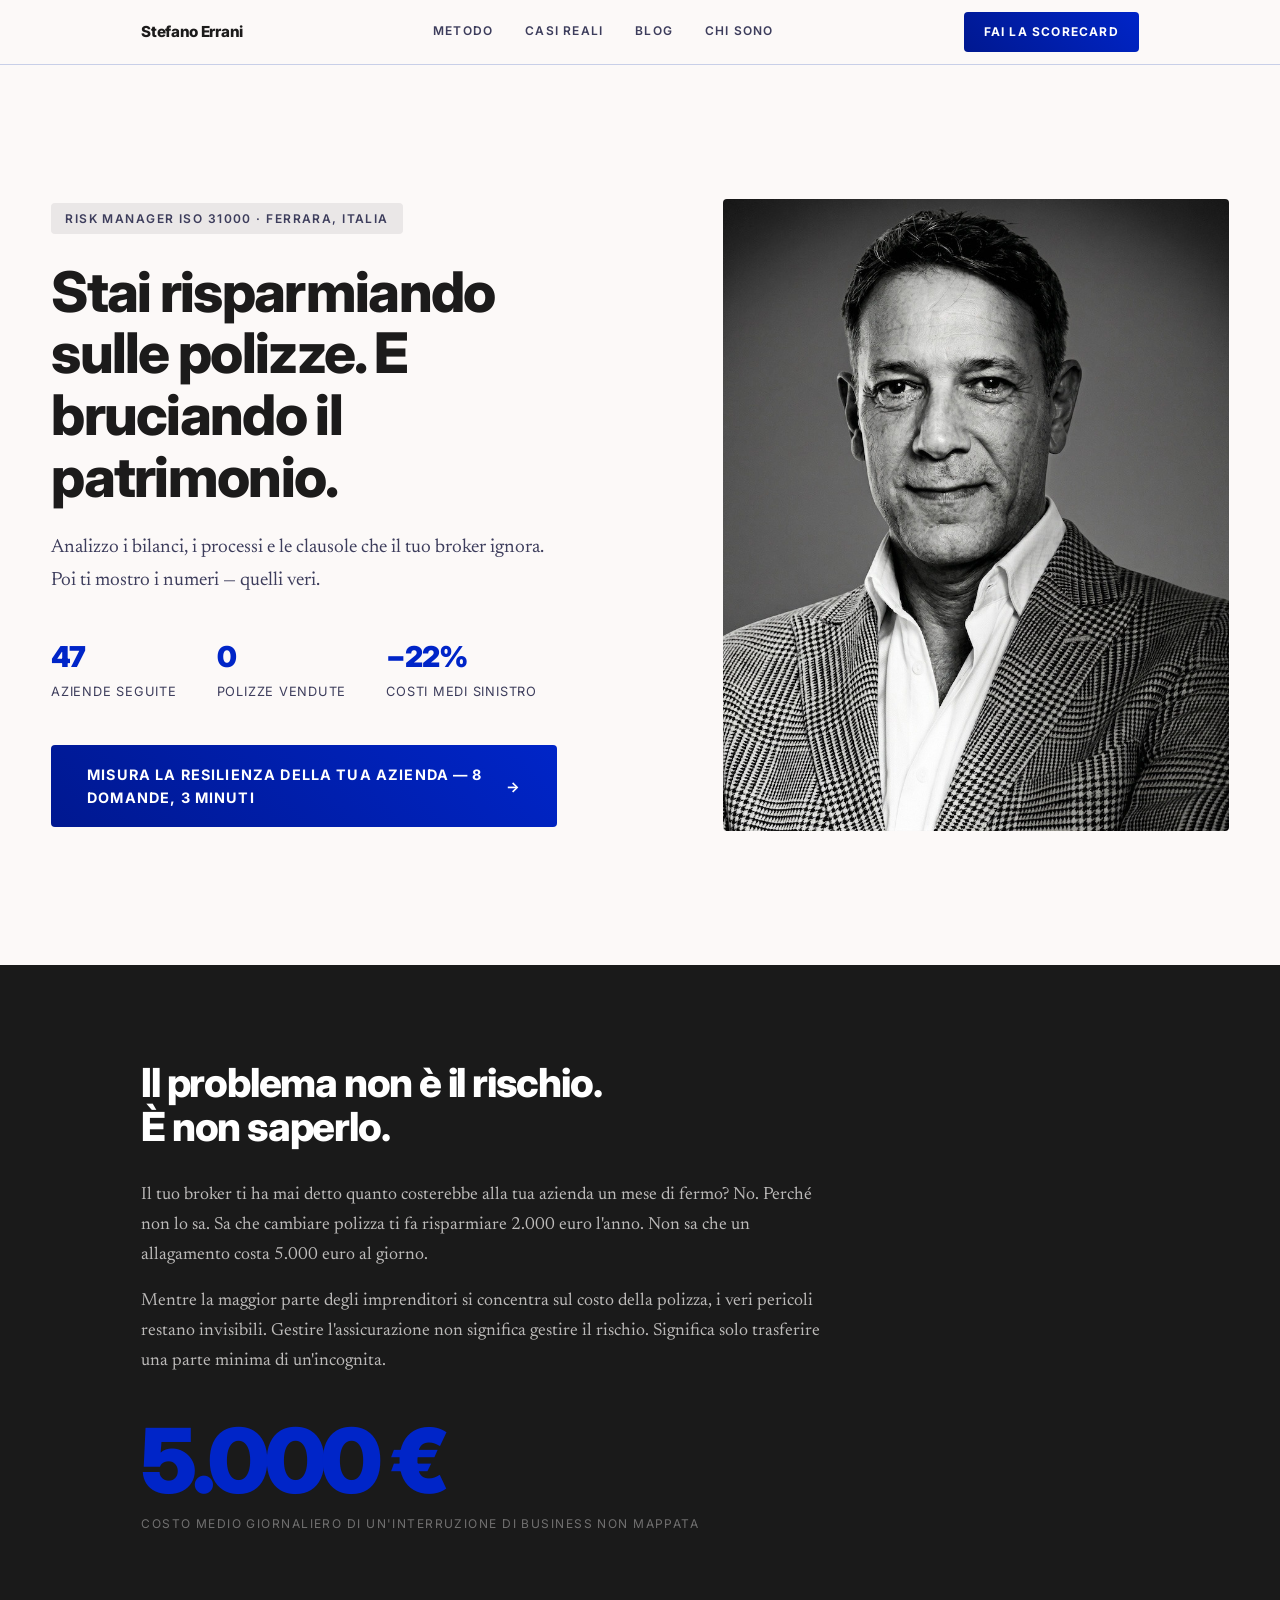
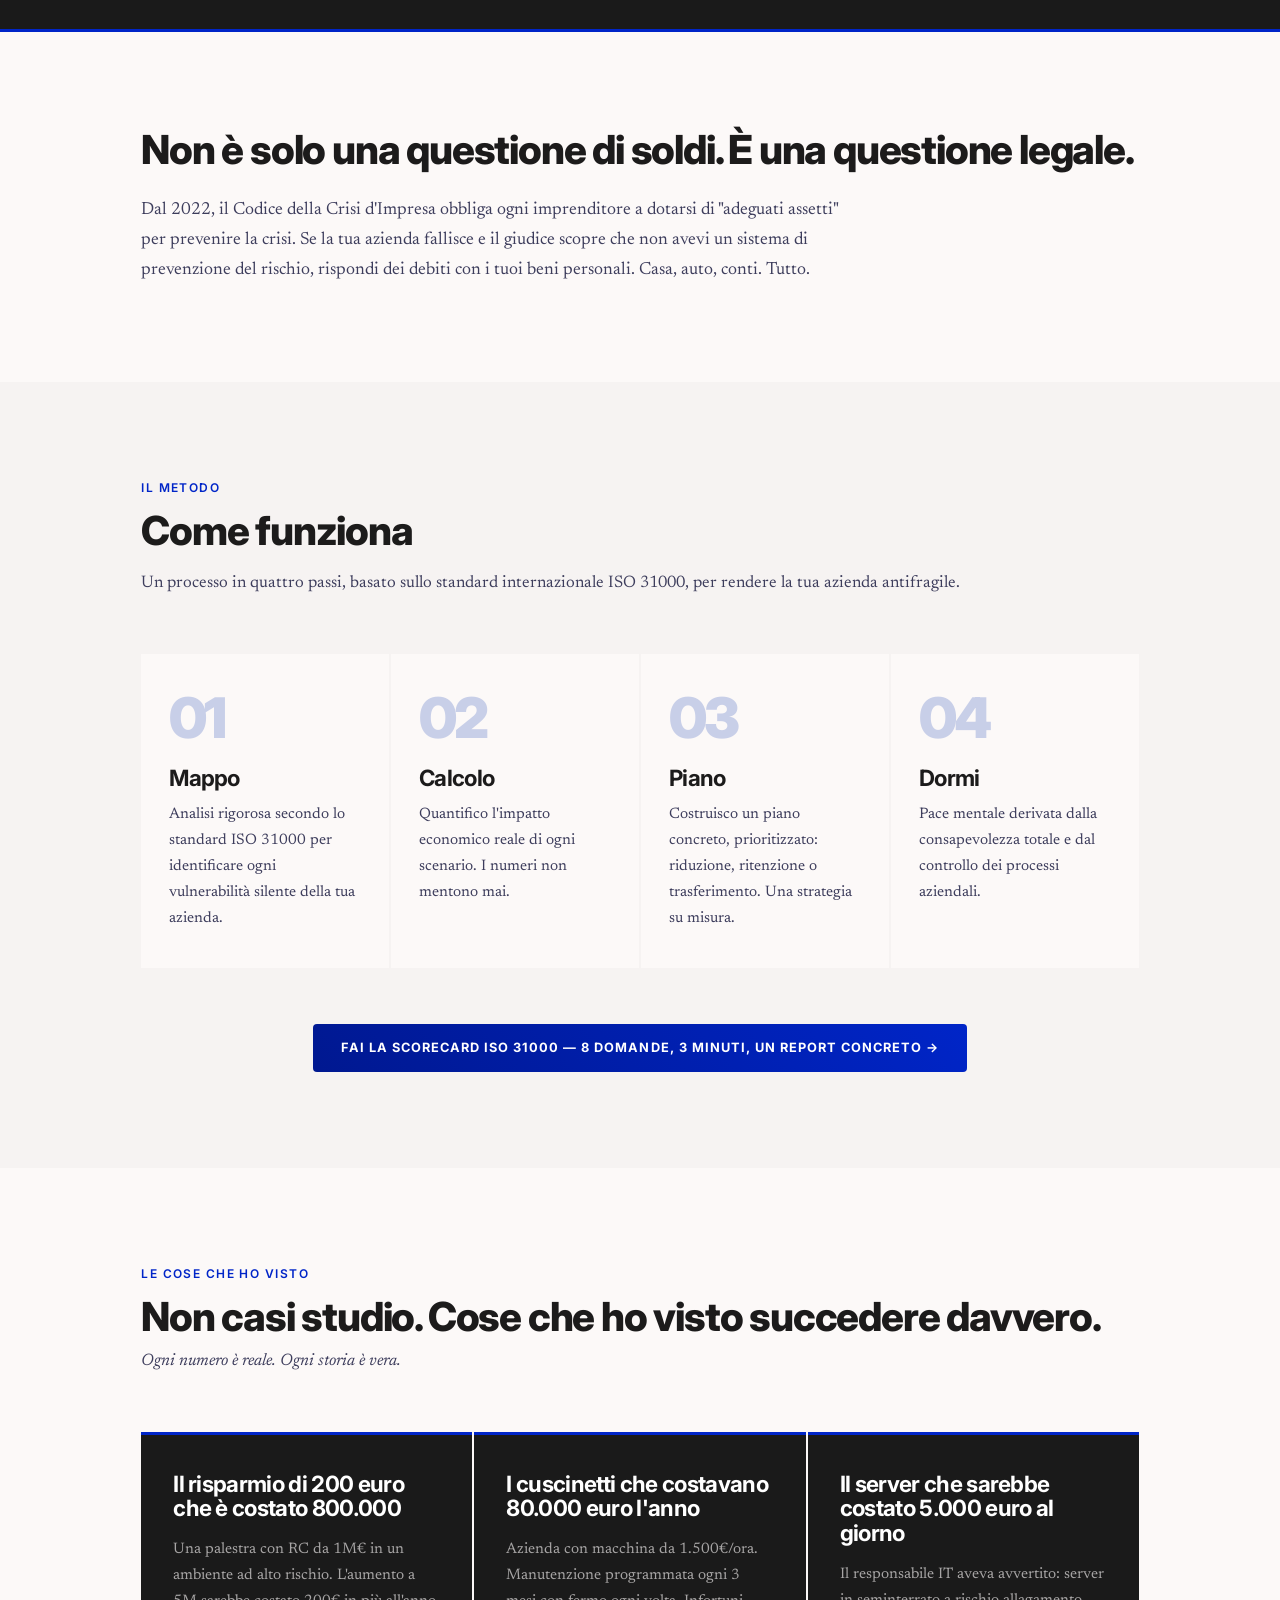
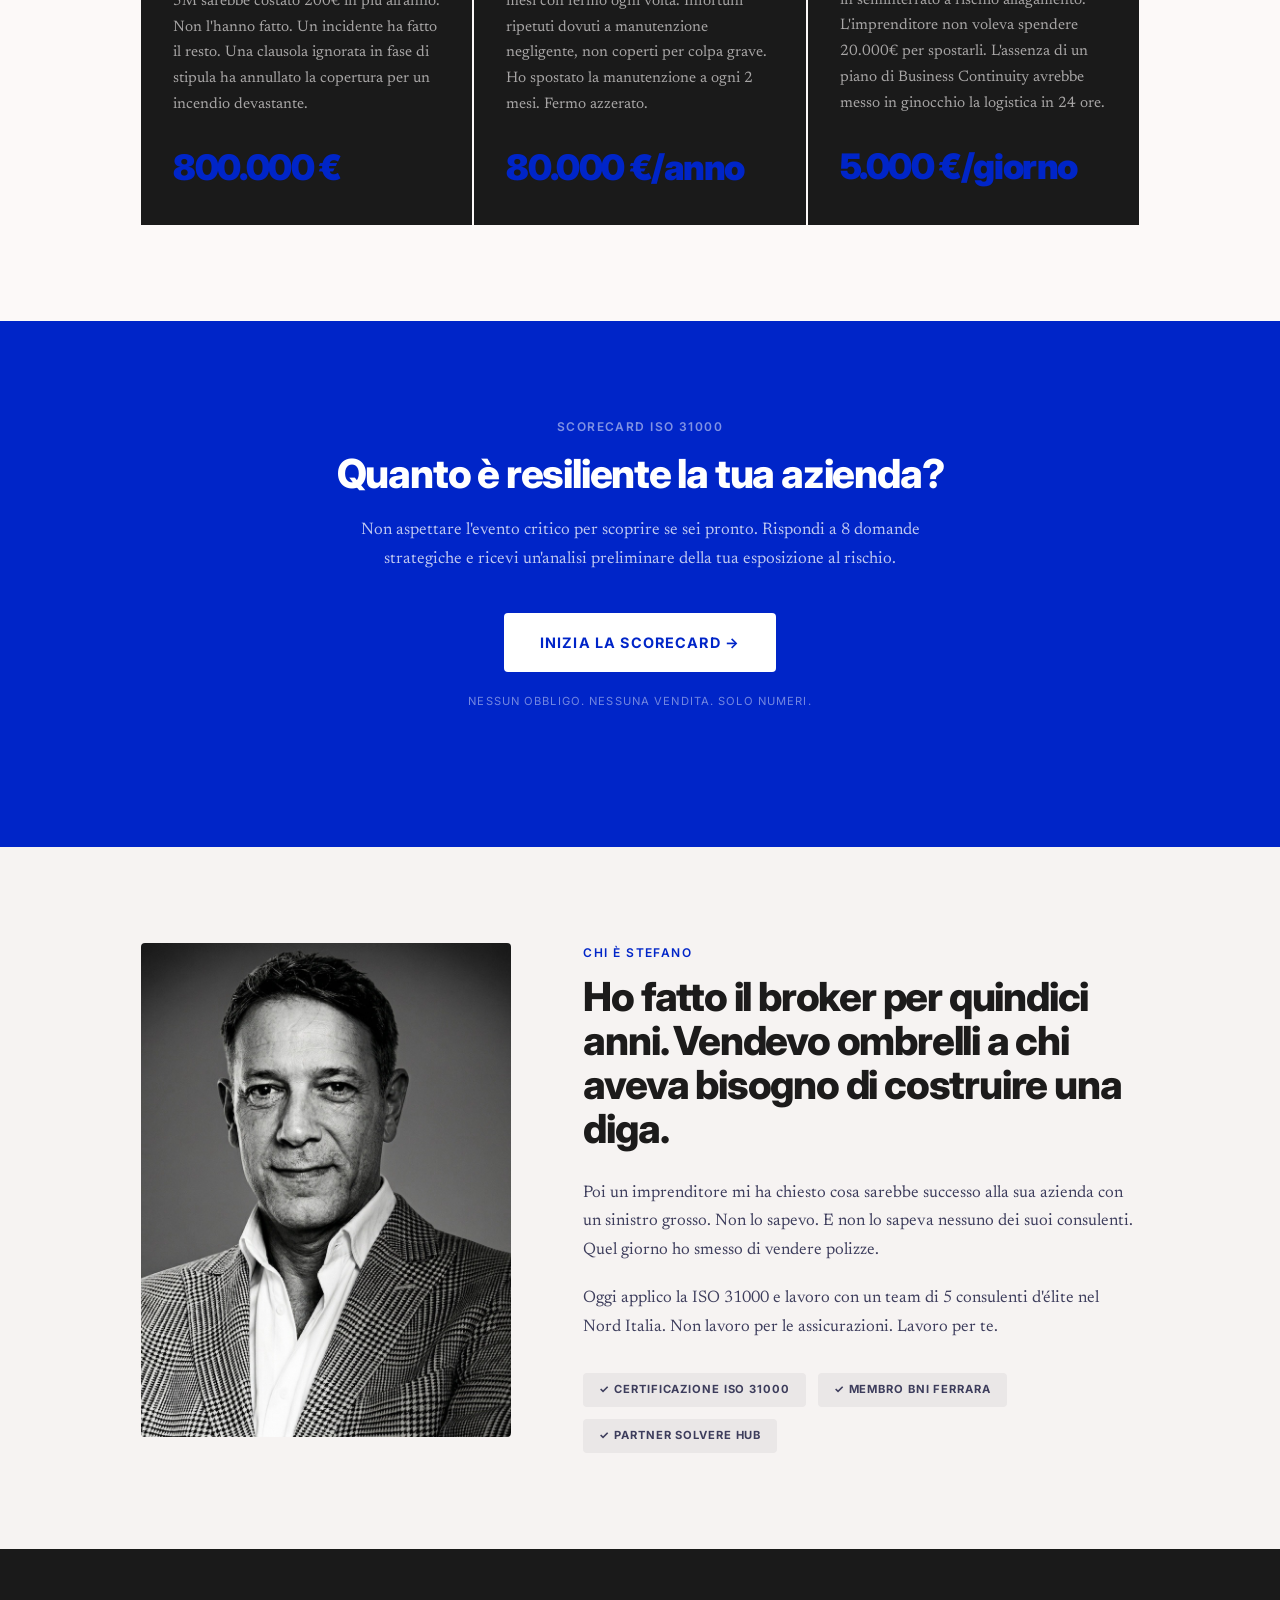
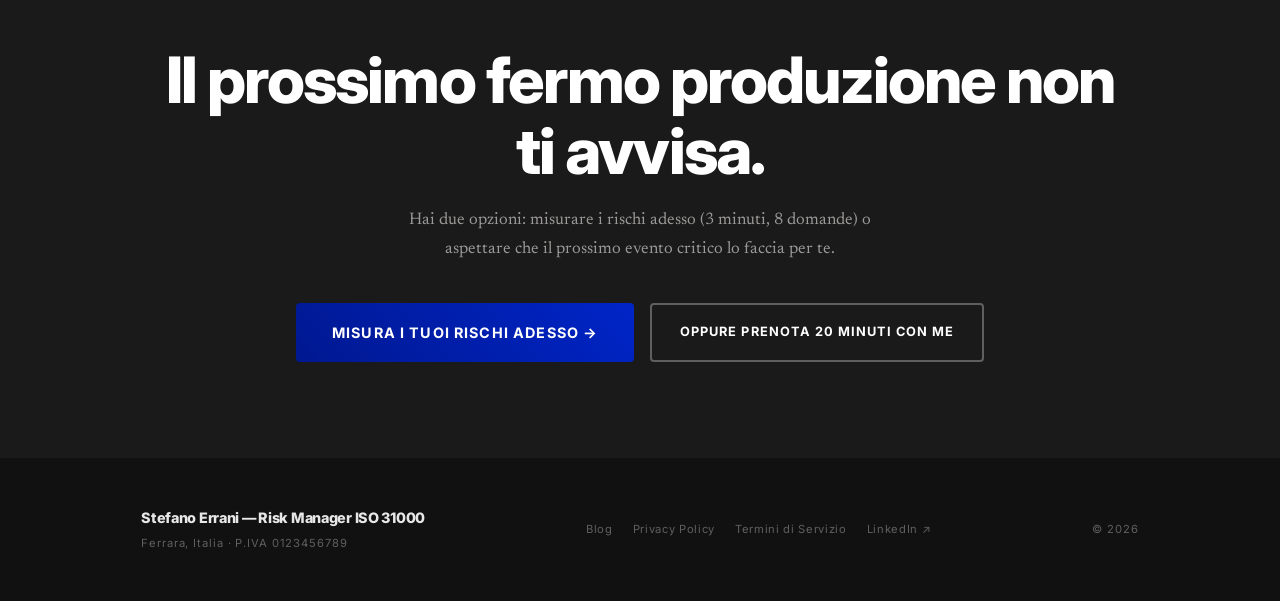
==== commit 2780704f: "Migliora copy marketing su tutte le pagine principali Riscrittura headline, subheadline, CTA e sezio" ====
--- a/index.html
+++ b/index.html
@@ -4,7 +4,7 @@
   <meta charset="UTF-8">
   <meta name="viewport" content="width=device-width, initial-scale=1.0">
   <title>Stefano Errani | Risk Manager ISO 31000 — Ferrara</title>
-  <meta name="description" content="Risk Management indipendente per imprenditori che vogliono capire davvero a cosa sono esposti. Metodologia ISO 31000. Ferrara, Italia.">
+  <meta name="description" content="Il tuo broker abbassa il premio. Io ti mostro i rischi che ignora. Risk Manager ISO 31000 indipendente — Ferrara.">
   <link rel="stylesheet" href="style.css">
 </head>
 <body>
@@ -41,8 +41,8 @@
   <div class="container" style="display:contents;">
     <div class="hero-content" style="padding: 0 clamp(24px, 4vw, 64px);">
       <div class="label hero-tag">Risk Manager ISO 31000 · Ferrara, Italia</div>
-      <h1>Non sono l'assicuratore che abbassa il premio. Sono quello che ti mostra quanto ti costa non vedere il resto.</h1>
-      <p class="hero-sub">Risk Management per imprenditori che vogliono capire davvero a cosa sono esposti.</p>
+      <h1>Stai risparmiando sulle polizze. E bruciando il patrimonio.</h1>
+      <p class="hero-sub">Analizzo i bilanci, i processi e le clausole che il tuo broker ignora. Poi ti mostro i numeri — quelli veri.</p>
 
       <div class="hero-numbers">
         <div class="hero-number">
@@ -60,7 +60,7 @@
       </div>
 
       <a href="scorecard.html" class="btn btn-primary btn-large">
-        Scopri la tua temperatura del rischio
+        Misura la resilienza della tua azienda — 8 domande, 3 minuti
         <span>→</span>
       </a>
     </div>
@@ -80,6 +80,14 @@
 
     <div class="problem-number">5.000 €</div>
     <div class="problem-number-label">Costo medio giornaliero di un'interruzione di business non mappata</div>
+  </div>
+</section>
+
+<!-- ── CODICE DELLA CRISI ─────────────────────────── -->
+<section class="legal-warning" id="legal">
+  <div class="container">
+    <h2>Non è solo una questione di soldi. È una questione legale.</h2>
+    <p>Dal 2022, il Codice della Crisi d'Impresa obbliga ogni imprenditore a dotarsi di "adeguati assetti" per prevenire la crisi. Se la tua azienda fallisce e il giudice scopre che non avevi un sistema di prevenzione del rischio, rispondi dei debiti con i tuoi beni personali. Casa, auto, conti. Tutto.</p>
   </div>
 </section>
 
@@ -168,10 +176,9 @@
       </div>
       <div class="about-text">
         <div class="label" style="color:var(--primary-mid); margin-bottom:12px;">Chi è Stefano</div>
-        <h2>Ho smesso di vendere polizze il giorno dopo.</h2>
-        <p>Ho fatto il broker per quindici anni. Conoscevo le polizze, le clausole, i massimali. Poi un giorno un imprenditore mi ha chiesto cosa sarebbe successo alla sua azienda se fosse arrivato un sinistro grosso. Ho capito che non lo sapevo. E che non lo sapeva nessuno dei suoi consulenti.</p>
-        <p>Non lavoro per le assicurazioni. Lavoro per te. Il mio sistema è ISO 31000 — lo stesso standard che usano le aziende serie per mappare i rischi strategici, operativi e finanziari. Non è una polizza. È un modo di vedere la tua azienda.</p>
-        <p>Ho trascorso 15 anni come broker assicurativo, cercando di vendere la "migliore polizza". Poi ho capito che stavo vendendo ombrelli a chi aveva bisogno di costruire una diga.</p>
+        <h2>Ho fatto il broker per quindici anni. Vendevo ombrelli a chi aveva bisogno di costruire una diga.</h2>
+        <p>Poi un imprenditore mi ha chiesto cosa sarebbe successo alla sua azienda con un sinistro grosso. Non lo sapevo. E non lo sapeva nessuno dei suoi consulenti. Quel giorno ho smesso di vendere polizze.</p>
+        <p>Oggi applico la ISO 31000 e lavoro con un team di 5 consulenti d'élite nel Nord Italia. Non lavoro per le assicurazioni. Lavoro per te.</p>
         <div class="credenziali">
           <span class="credenziale">✓ Certificazione ISO 31000</span>
           <span class="credenziale">✓ Membro BNI Ferrara</span>
@@ -185,14 +192,11 @@
 <!-- ── PARLIAMO ─────────────────────────────────────── -->
 <section class="cta-finale" id="contact">
   <div class="container">
-    <h2>Parliamo.</h2>
-    <p>Se vuoi capire quanto è esposta la tua azienda, inizia dalla Scorecard. Se vuoi capire se ha senso parlare con me, prenota una chiamata.</p>
+    <h2>Il prossimo fermo produzione non ti avvisa.</h2>
+    <p>Hai due opzioni: misurare i rischi adesso (3 minuti, 8 domande) o aspettare che il prossimo evento critico lo faccia per te.</p>
     <div class="cta-btn-row">
-      <a href="scorecard.html" class="btn btn-outline" style="color:#fff; border-color:rgba(255,255,255,0.3);">Fai la Scorecard</a>
-      <a href="mailto:stefano@stefanoerrani.it" class="btn btn-primary">Prenota una chiamata →</a>
-    </div>
-    <div class="cta-email">
-      oppure scrivi direttamente a <a href="mailto:stefano@stefanoerrani.it">stefano@stefanoerrani.it</a>
+      <a href="scorecard.html" class="btn btn-primary btn-large">Misura i tuoi rischi adesso →</a>
+      <a href="mailto:stefano@stefanoerrani.it" class="btn btn-outline" style="color:#fff; border-color:rgba(255,255,255,0.3);">Oppure prenota 20 minuti con me</a>
     </div>
   </div>
 </section>
--- a/style.css
+++ b/style.css
@@ -325,6 +325,16 @@
   color: rgba(243,240,239,0.4);
 }
 
+/* ─── Legal Warning ────────────────────────────── */
+.legal-warning {
+  background: var(--surface);
+  border-top: 3px solid var(--primary-mid);
+  padding: var(--section-pad-d) 0;
+}
+
+.legal-warning h2 { margin-bottom: 24px; }
+.legal-warning p { color: var(--on-surface-var); font-size: 1.1rem; max-width: 720px; }
+
 /* ─── How It Works ──────────────────────────────── */
 .how-it-works { background: var(--surface-low); }
 .how-it-works h2 { margin-bottom: 16px; }
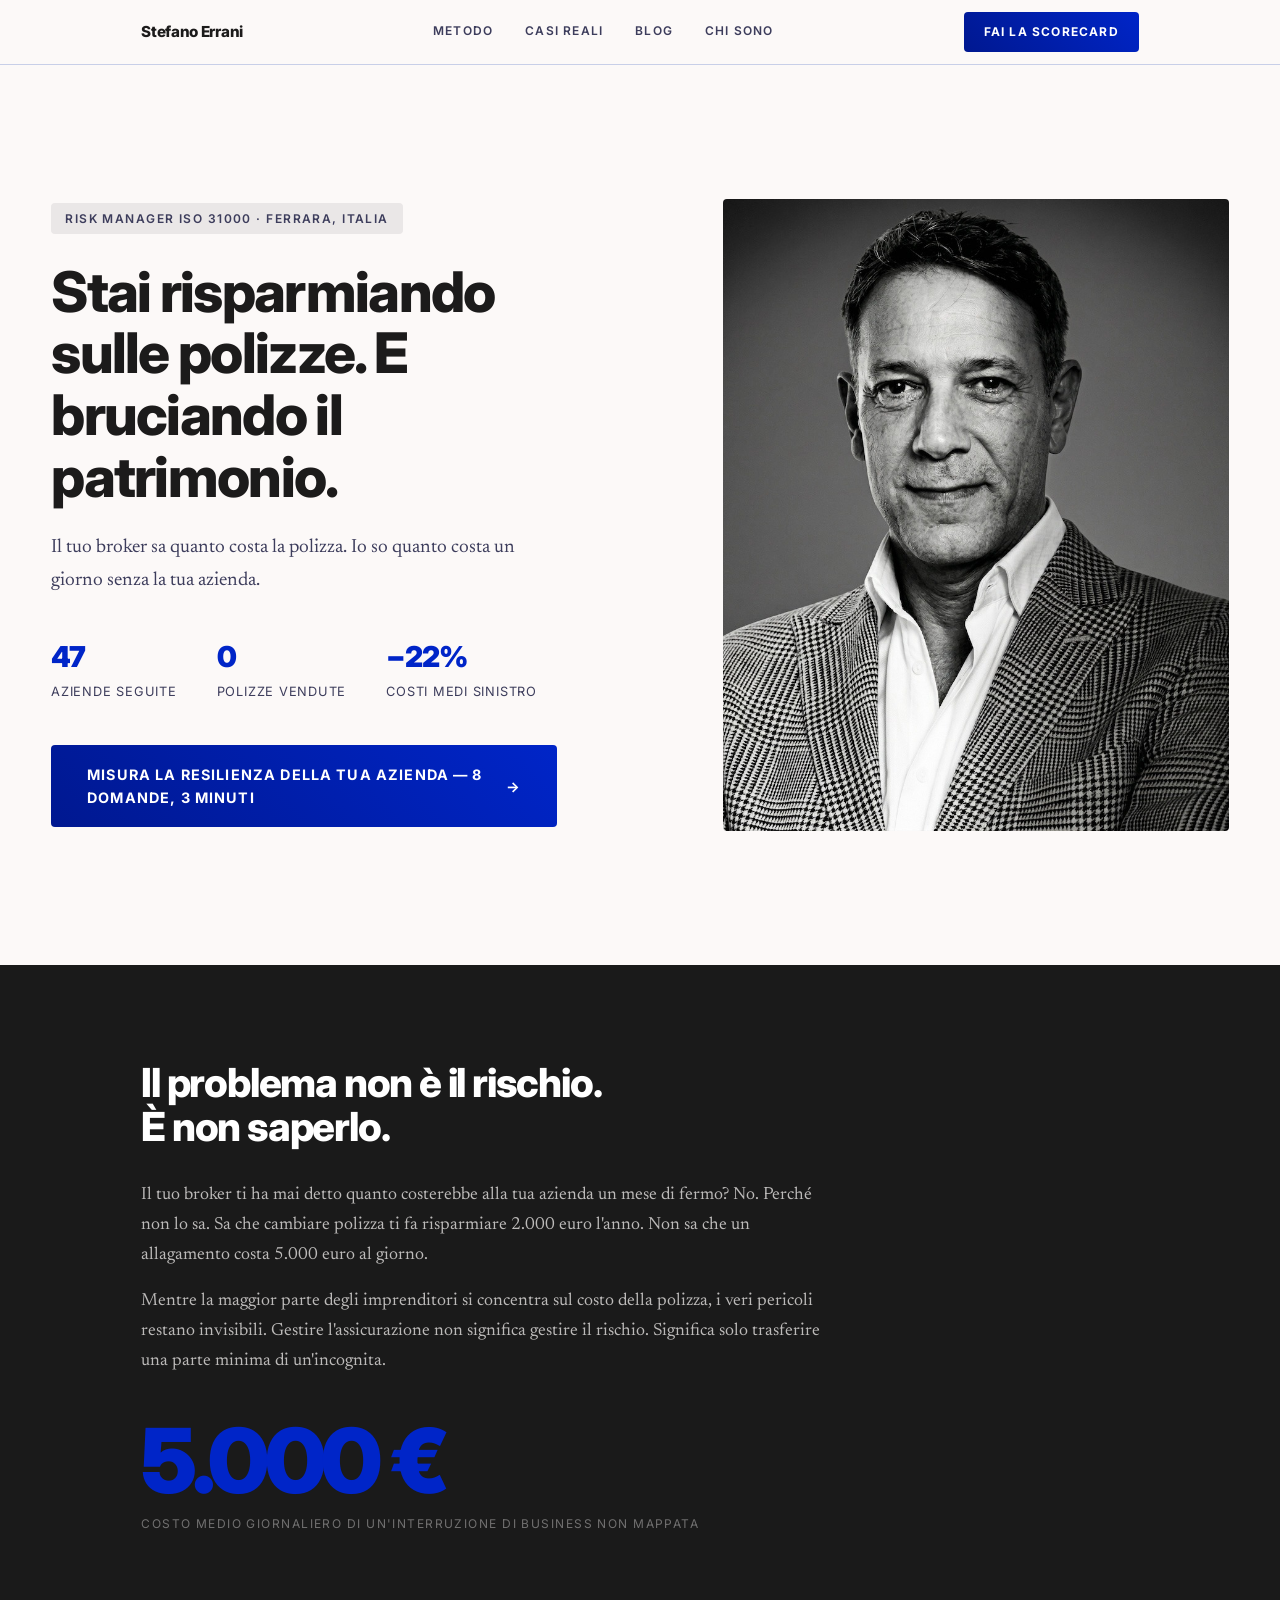
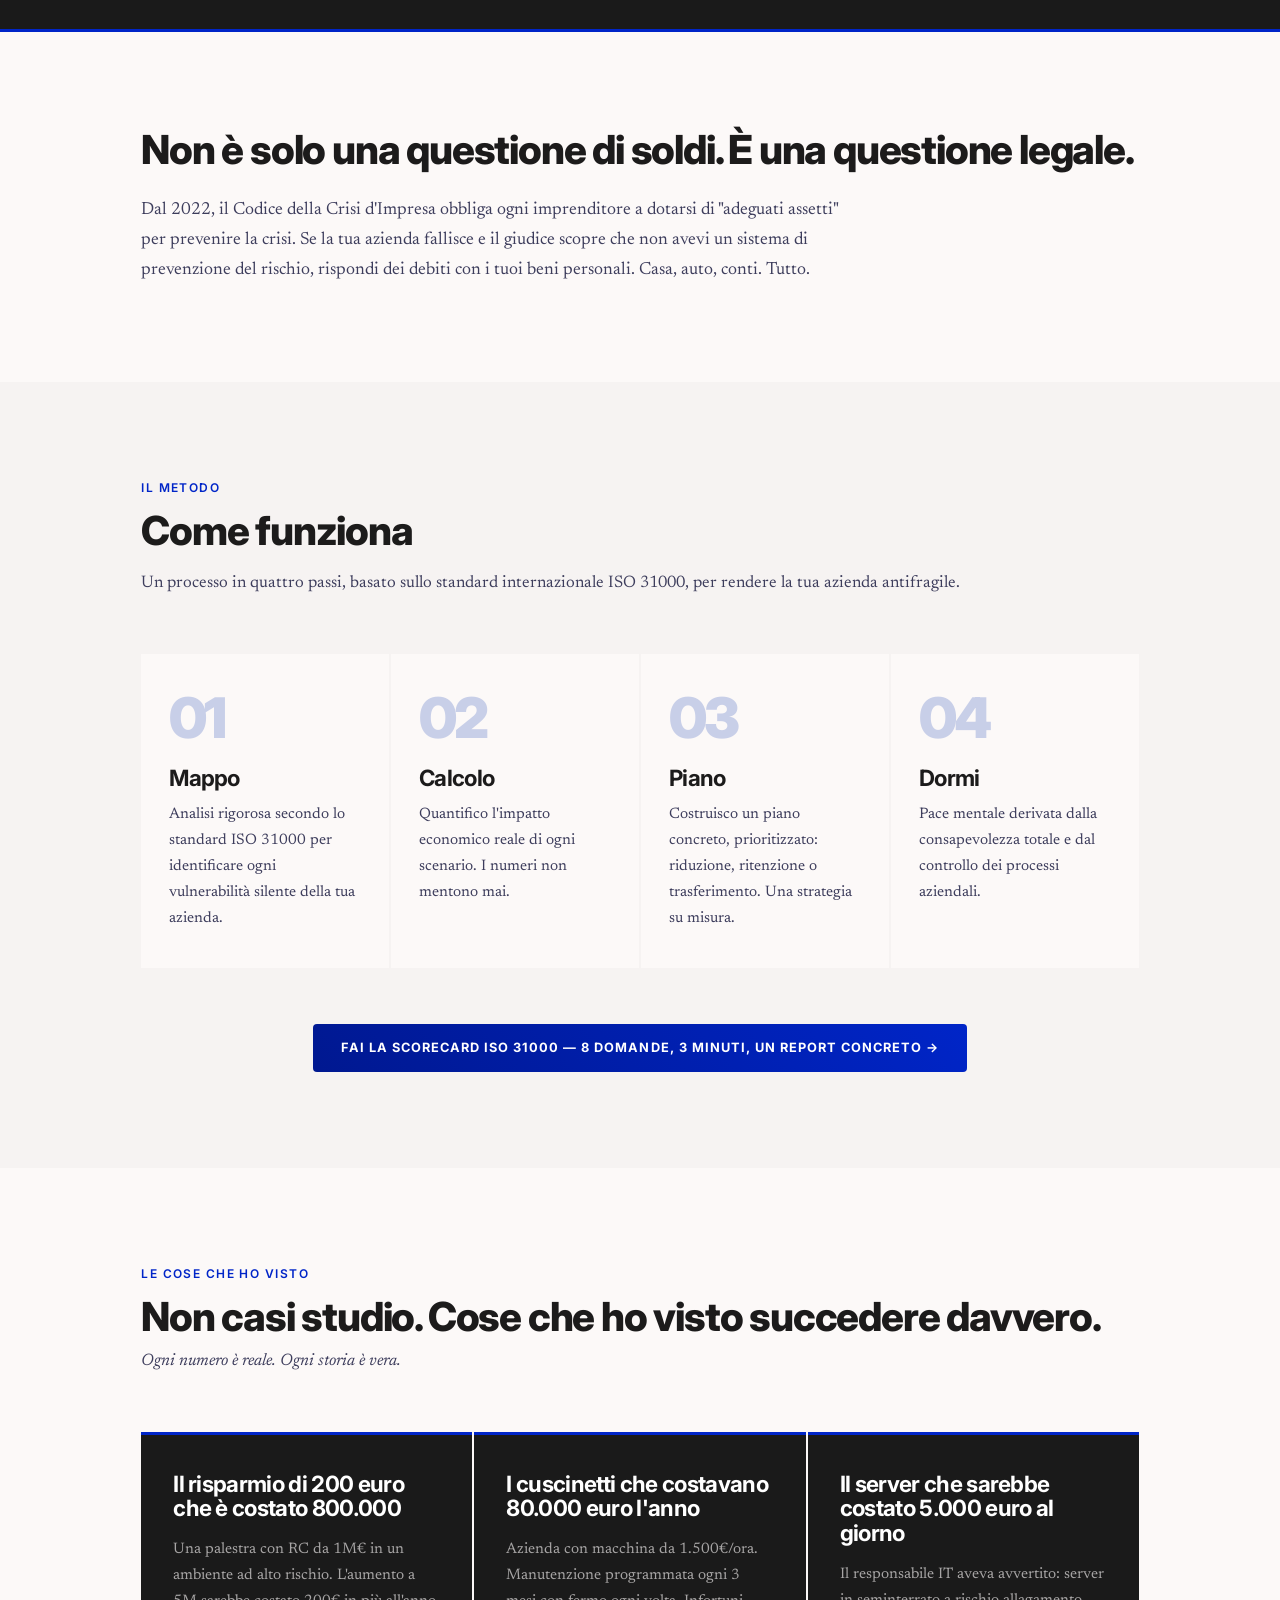
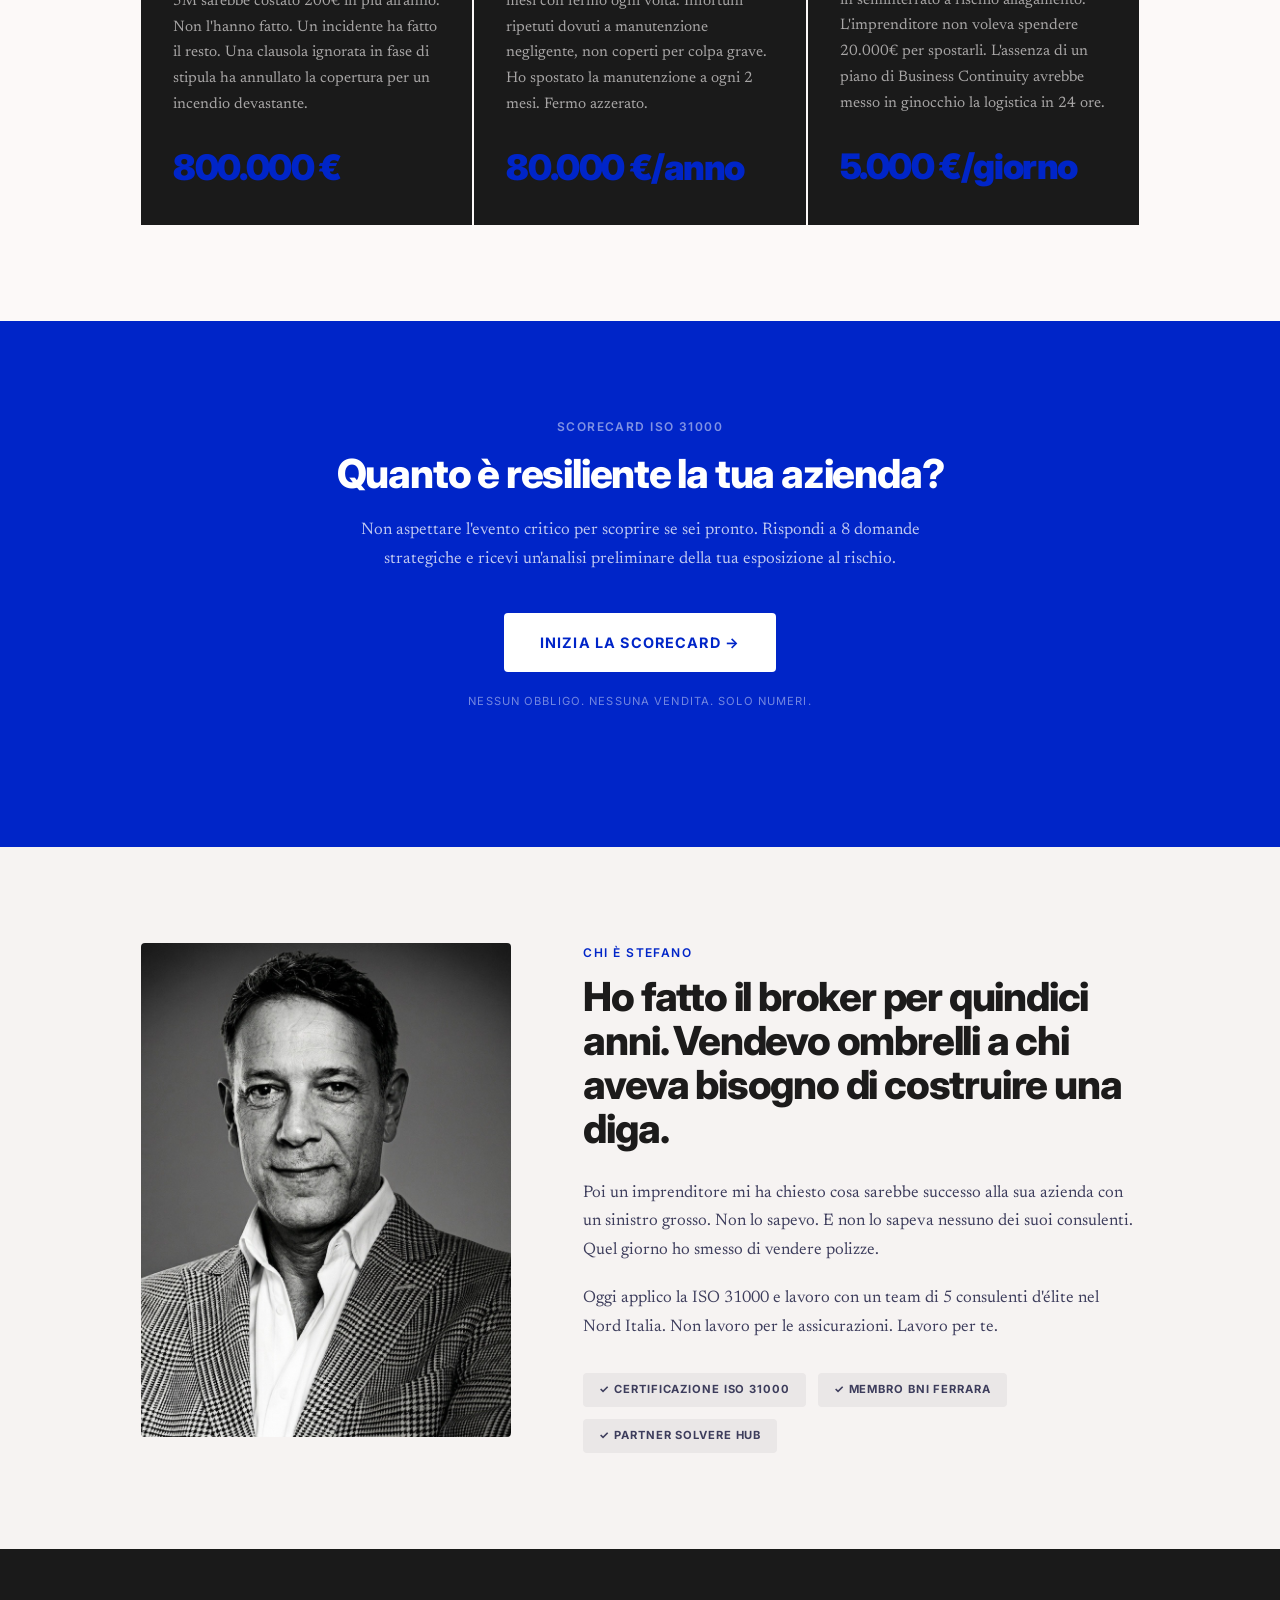
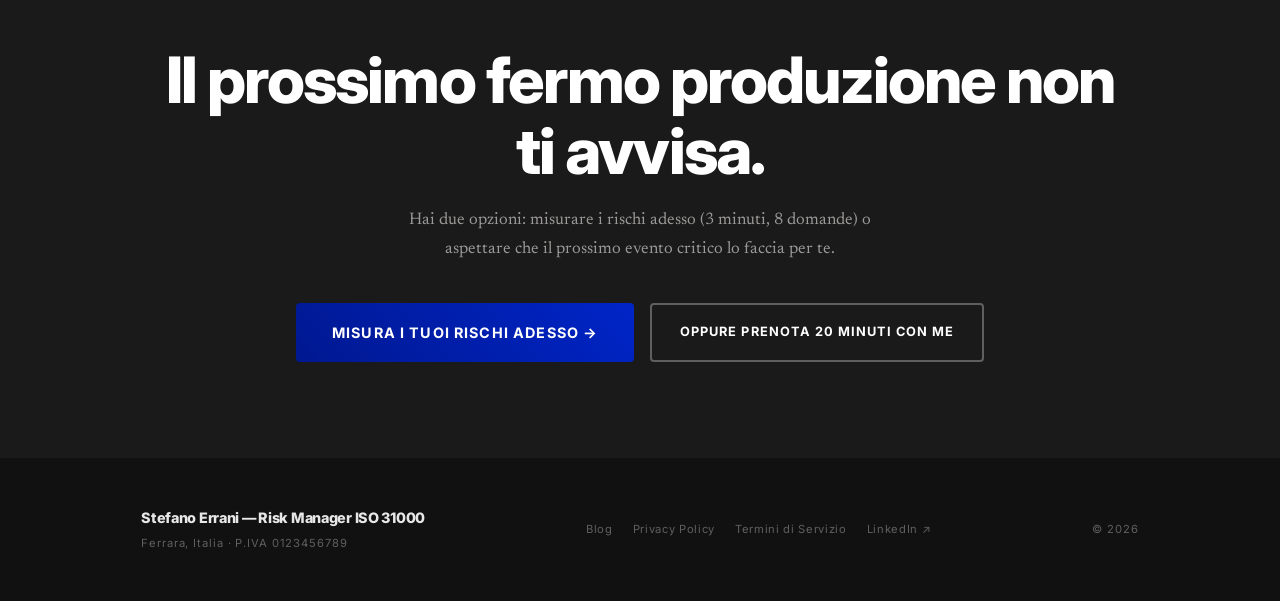
==== commit e0b4446c: "Riscrive subheadline hero: benefit-oriented, contrasto broker vs risk manager Co-Authored-By: Claude" ====
--- a/index.html
+++ b/index.html
@@ -19,7 +19,7 @@
       <li><a href="blog.html">Blog</a></li>
       <li><a href="#about">Chi Sono</a></li>
     </ul>
-    <a href="scorecard.html" class="nav-cta">Fai la Scorecard</a>
+    <a href="login.html" class="nav-cta">Fai la Scorecard</a>
     <button class="hamburger" id="hamburger" aria-label="Menu">
       <span></span><span></span><span></span>
     </button>
@@ -33,7 +33,7 @@
   <a href="#cases" onclick="closeMobileNav()">Casi Reali</a>
   <a href="blog.html">Blog</a>
   <a href="#about" onclick="closeMobileNav()">Chi Sono</a>
-  <a href="scorecard.html" style="color:var(--primary-mid)">Fai la Scorecard →</a>
+  <a href="login.html" style="color:var(--primary-mid)">Fai la Scorecard →</a>
 </div>
 
 <!-- ── HERO ────────────────────────────────────────── -->
@@ -42,7 +42,7 @@
     <div class="hero-content" style="padding: 0 clamp(24px, 4vw, 64px);">
       <div class="label hero-tag">Risk Manager ISO 31000 · Ferrara, Italia</div>
       <h1>Stai risparmiando sulle polizze. E bruciando il patrimonio.</h1>
-      <p class="hero-sub">Analizzo i bilanci, i processi e le clausole che il tuo broker ignora. Poi ti mostro i numeri — quelli veri.</p>
+      <p class="hero-sub">Il tuo broker sa quanto costa la polizza. Io so quanto costa un giorno senza la tua azienda.</p>
 
       <div class="hero-numbers">
         <div class="hero-number">
@@ -59,7 +59,7 @@
         </div>
       </div>
 
-      <a href="scorecard.html" class="btn btn-primary btn-large">
+      <a href="login.html" class="btn btn-primary btn-large">
         Misura la resilienza della tua azienda — 8 domande, 3 minuti
         <span>→</span>
       </a>
@@ -122,7 +122,7 @@
     </div>
 
     <div style="text-align:center;">
-      <a href="scorecard.html" class="btn btn-primary">
+      <a href="login.html" class="btn btn-primary">
         Fai la Scorecard ISO 31000 — 8 domande, 3 minuti, un report concreto →
       </a>
     </div>
@@ -162,7 +162,7 @@
     <div class="label" style="color:rgba(255,255,255,0.5); margin-bottom:16px;">Scorecard ISO 31000</div>
     <h2>Quanto è resiliente la tua azienda?</h2>
     <p>Non aspettare l'evento critico per scoprire se sei pronto. Rispondi a 8 domande strategiche e ricevi un'analisi preliminare della tua esposizione al rischio.</p>
-    <a href="scorecard.html" class="btn btn-white btn-large">Inizia la Scorecard →</a>
+    <a href="login.html" class="btn btn-white btn-large">Inizia la Scorecard →</a>
     <p class="fine-print">Nessun obbligo. Nessuna vendita. Solo numeri.</p>
   </div>
 </section>
@@ -195,7 +195,7 @@
     <h2>Il prossimo fermo produzione non ti avvisa.</h2>
     <p>Hai due opzioni: misurare i rischi adesso (3 minuti, 8 domande) o aspettare che il prossimo evento critico lo faccia per te.</p>
     <div class="cta-btn-row">
-      <a href="scorecard.html" class="btn btn-primary btn-large">Misura i tuoi rischi adesso →</a>
+      <a href="login.html" class="btn btn-primary btn-large">Misura i tuoi rischi adesso →</a>
       <a href="mailto:stefano@stefanoerrani.it" class="btn btn-outline" style="color:#fff; border-color:rgba(255,255,255,0.3);">Oppure prenota 20 minuti con me</a>
     </div>
   </div>
